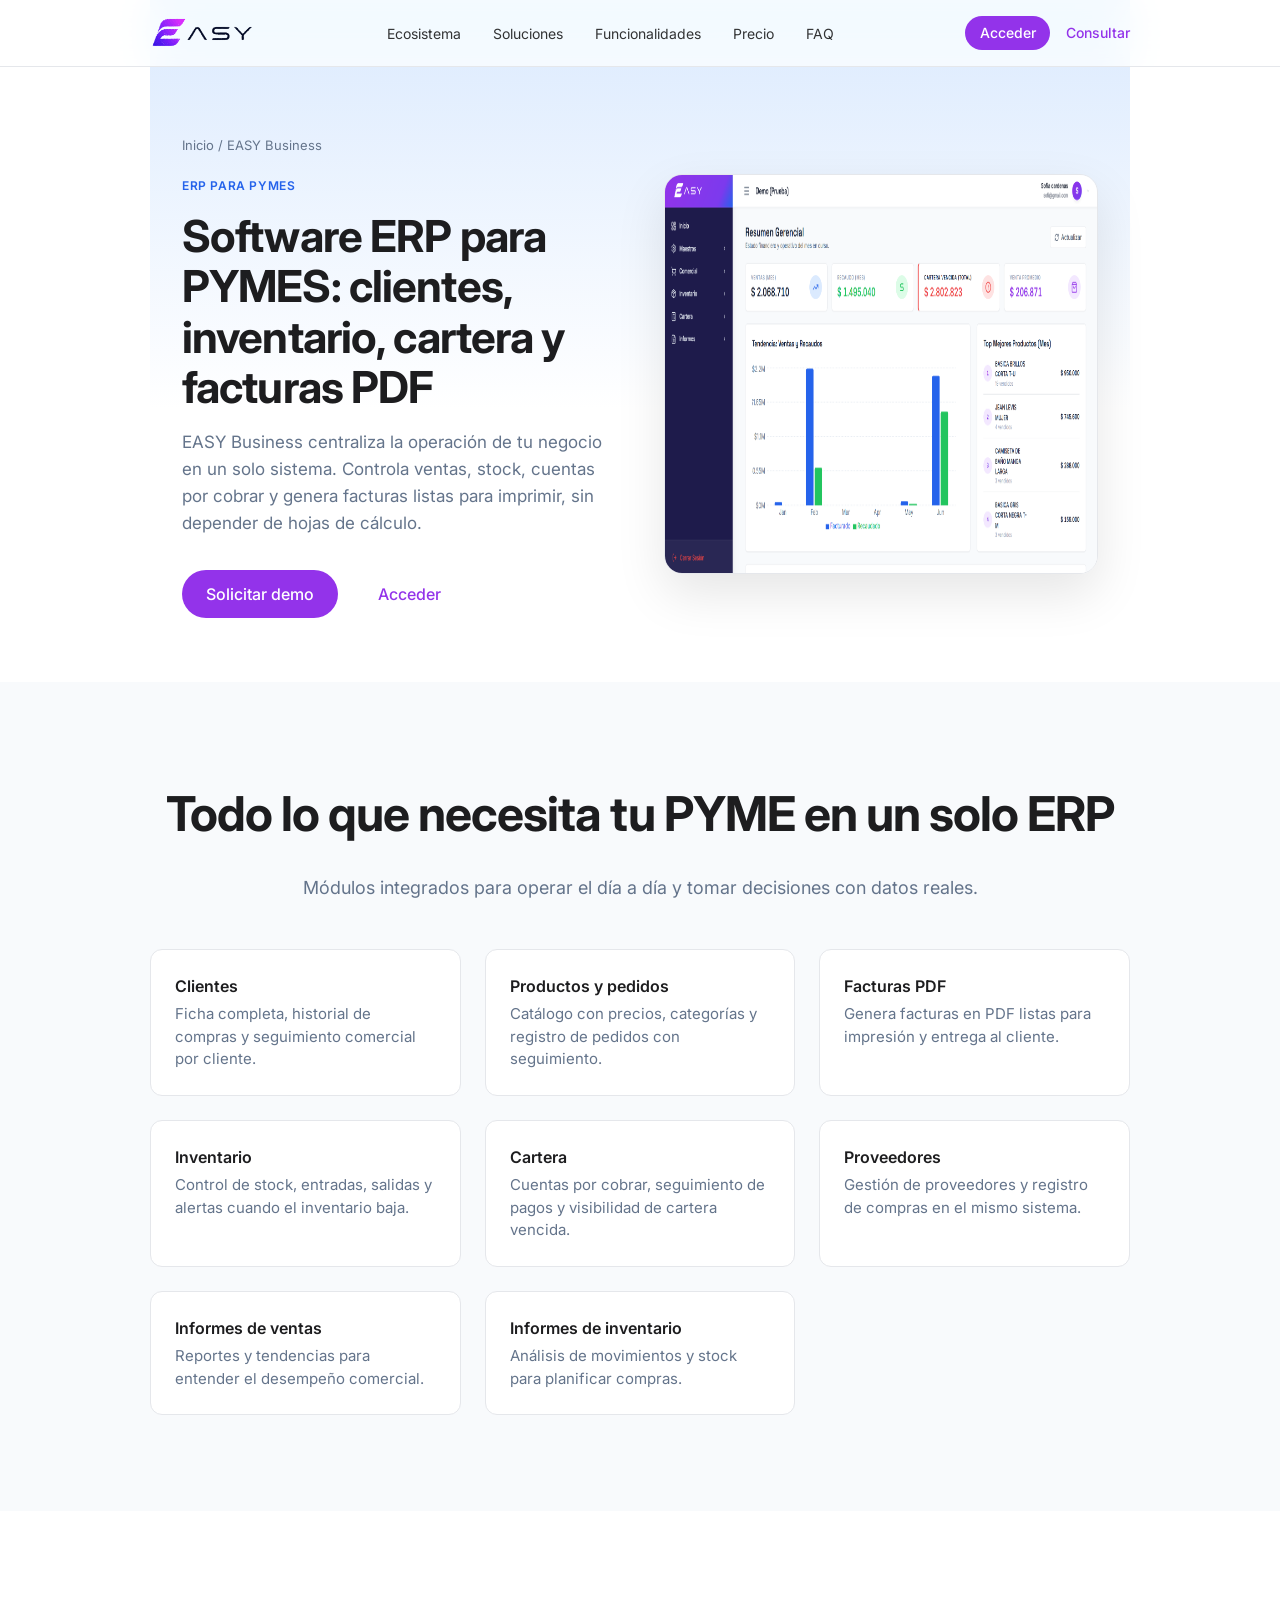
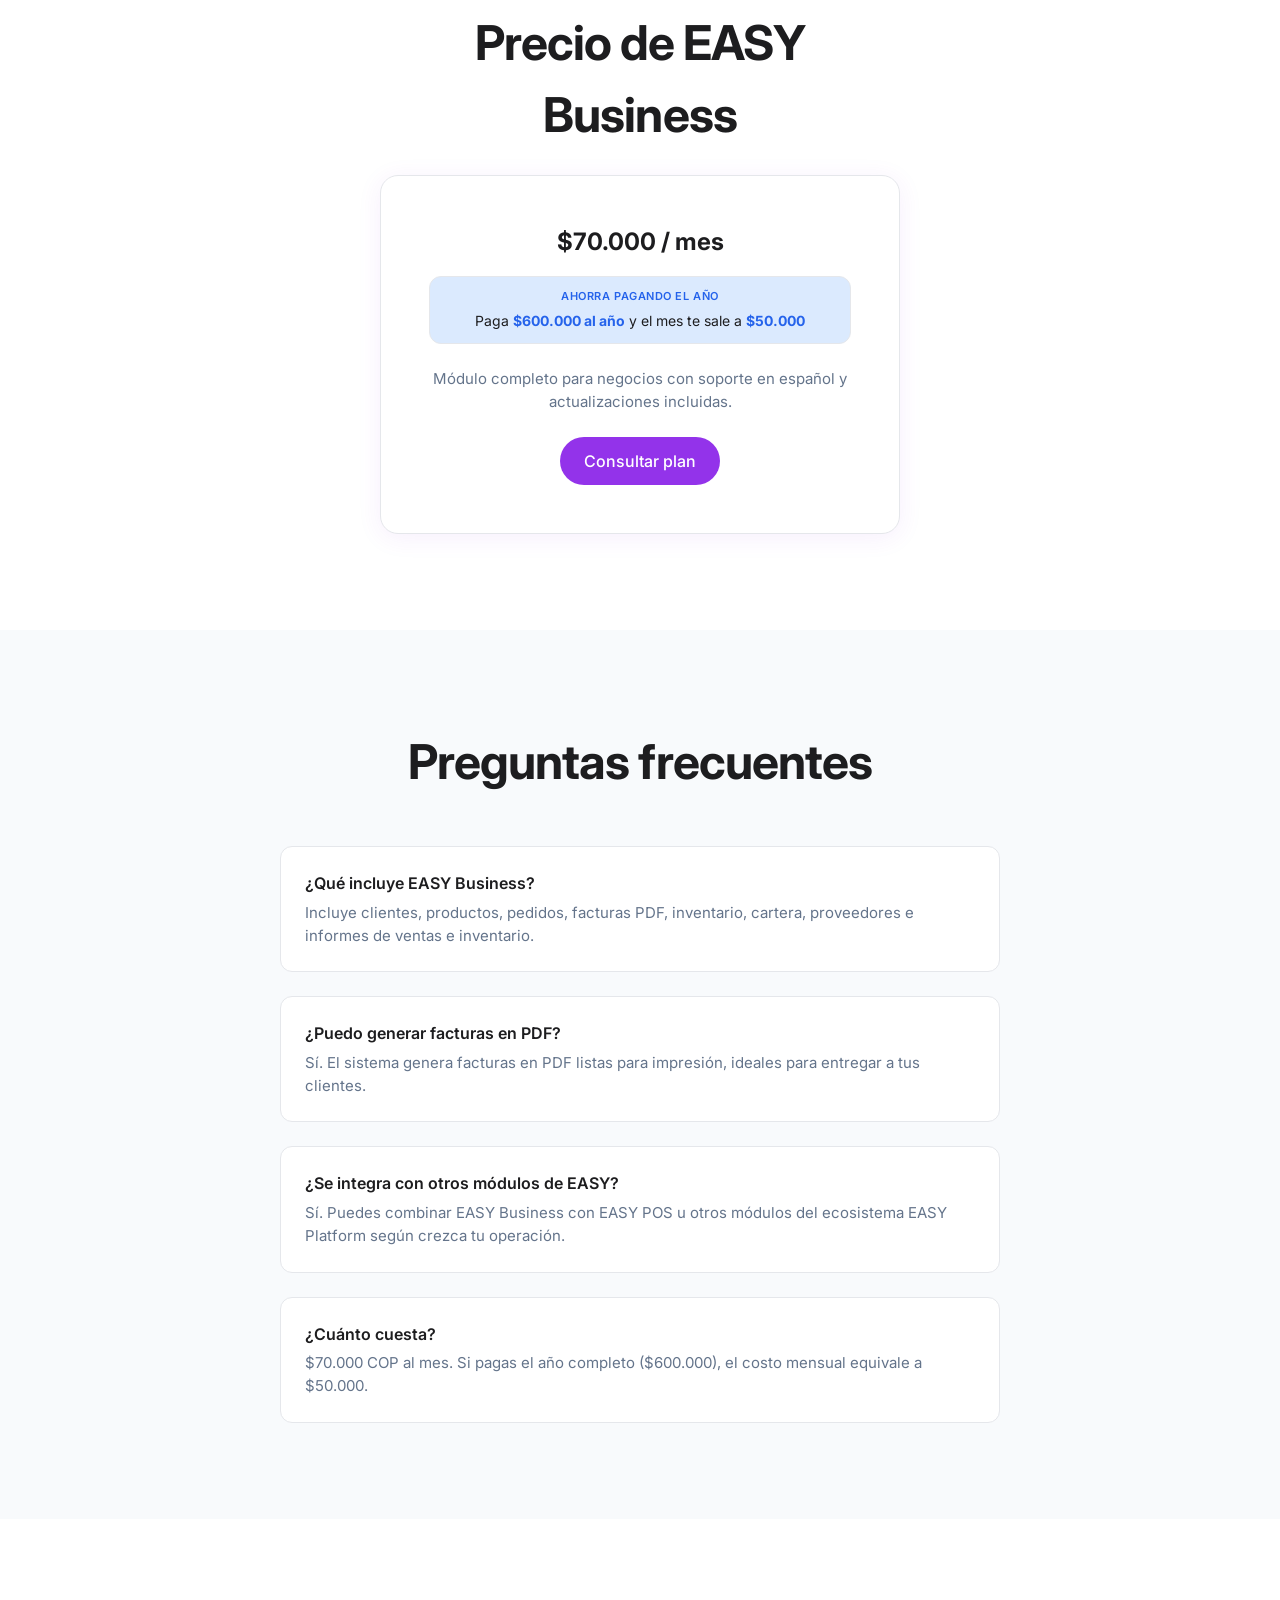
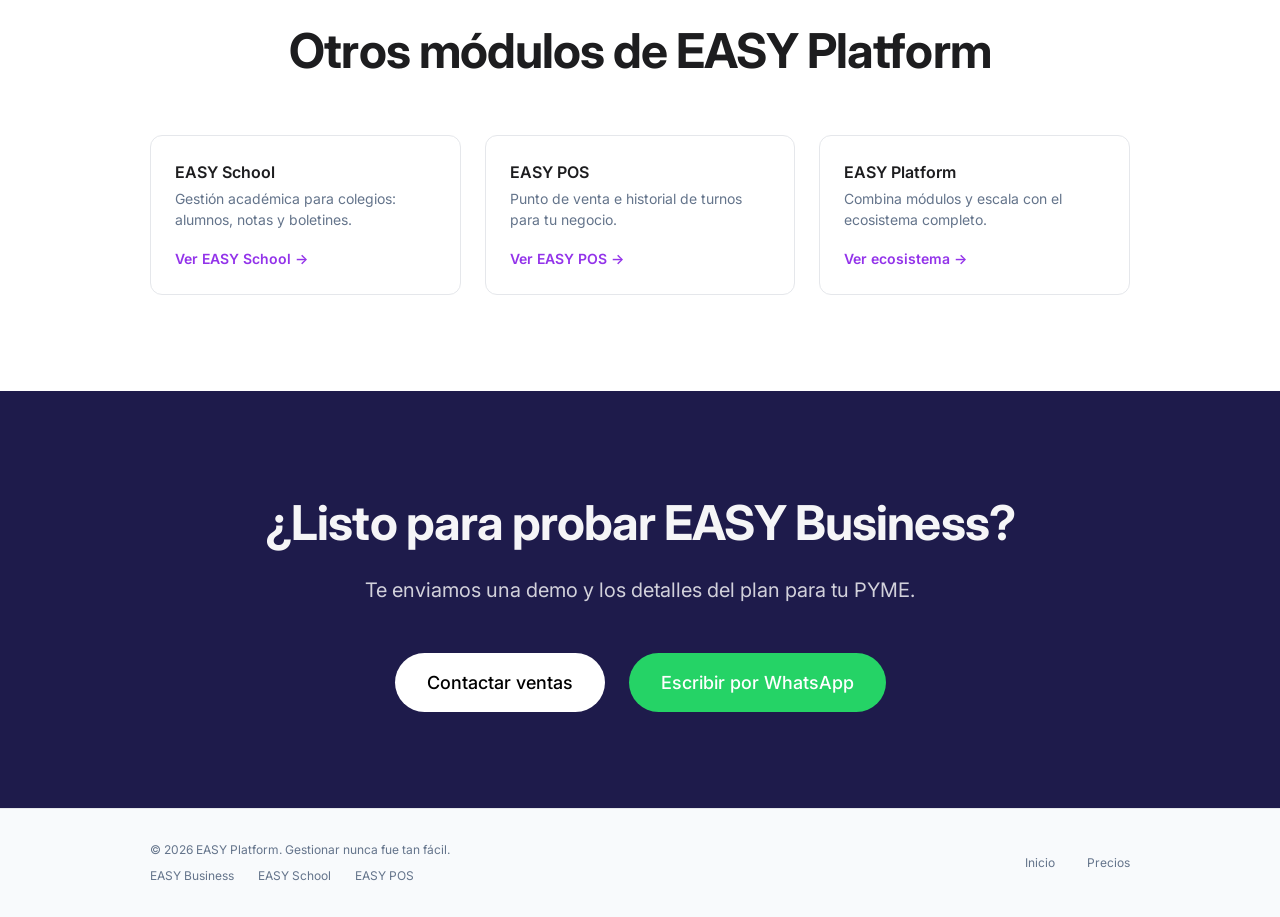
==== easy-business/index.html @ 15086b43 "feat: se muestra el nuevo modulo POS y se implementa SEO" ====
<!DOCTYPE html>
<html lang="es">
<head>
  <meta charset="UTF-8">
  <meta name="viewport" content="width=device-width, initial-scale=1.0">
  <title>EASY Business | ERP para PYMES con inventario, cartera y facturas PDF</title>
  <meta name="description" content="EASY Business es un ERP para PYMES en Colombia. Gestiona clientes, productos, pedidos, facturas PDF, inventario, cartera, proveedores e informes desde $70.000/mes.">
  <meta name="keywords" content="ERP PYMES Colombia, software inventario, cuentas por cobrar, facturas PDF, gestión de cartera, EASY Business">
  <meta name="author" content="EASY Platform">
  <meta name="robots" content="index, follow">
  <link rel="canonical" href="https://proyectoeasy.net/easy-business/">

  <meta property="og:type" content="website">
  <meta property="og:locale" content="es_CO">
  <meta property="og:site_name" content="EASY Platform">
  <meta property="og:title" content="EASY Business | ERP para PYMES">
  <meta property="og:description" content="Centraliza clientes, inventario, ventas, cartera y facturas PDF en un solo ERP para pequeñas y medianas empresas.">
  <meta property="og:url" content="https://proyectoeasy.net/easy-business/">
  <meta property="og:image" content="https://proyectoeasy.net/assets/showcase-dashboard.png">
  <meta property="og:image:alt" content="Panel de EASY Business con ventas, recaudo y cartera">

  <meta name="twitter:card" content="summary_large_image">
  <meta name="twitter:title" content="EASY Business | ERP para PYMES">
  <meta name="twitter:description" content="ERP para PYMES: inventario, cartera, facturas PDF e informes en una sola plataforma.">
  <meta name="twitter:image" content="https://proyectoeasy.net/assets/showcase-dashboard.png">

  <link rel="preconnect" href="https://fonts.googleapis.com">
  <link rel="preconnect" href="https://fonts.gstatic.com" crossorigin>
  <link href="https://fonts.googleapis.com/css2?family=Inter:wght@300;400;500;600;700&family=Space+Grotesk:wght@500;600;700&display=swap" rel="stylesheet">
  <link rel="stylesheet" href="../styles.css">

  <script type="application/ld+json">
  {
    "@context": "https://schema.org",
    "@graph": [
      {
        "@type": "BreadcrumbList",
        "itemListElement": [
          { "@type": "ListItem", "position": 1, "name": "EASY Platform", "item": "https://proyectoeasy.net/" },
          { "@type": "ListItem", "position": 2, "name": "EASY Business", "item": "https://proyectoeasy.net/easy-business/" }
        ]
      },
      {
        "@type": "SoftwareApplication",
        "name": "EASY Business",
        "applicationCategory": "BusinessApplication",
        "applicationSubCategory": "ERP",
        "operatingSystem": "Web",
        "url": "https://proyectoeasy.net/easy-business/",
        "description": "ERP para PYMES con clientes, productos, pedidos, facturas PDF, inventario, cartera, proveedores e informes.",
        "offers": {
          "@type": "Offer",
          "price": "70000",
          "priceCurrency": "COP",
          "priceSpecification": {
            "@type": "UnitPriceSpecification",
            "price": "70000",
            "priceCurrency": "COP",
            "unitText": "mes"
          }
        },
        "provider": {
          "@type": "Organization",
          "name": "EASY Platform",
          "url": "https://proyectoeasy.net/"
        }
      },
      {
        "@type": "FAQPage",
        "mainEntity": [
          {
            "@type": "Question",
            "name": "¿Qué incluye EASY Business?",
            "acceptedAnswer": {
              "@type": "Answer",
              "text": "Incluye gestión de clientes, productos, pedidos, facturas PDF, inventario, cartera, proveedores e informes de ventas e inventario."
            }
          },
          {
            "@type": "Question",
            "name": "¿Puedo generar facturas en PDF?",
            "acceptedAnswer": {
              "@type": "Answer",
              "text": "Sí. EASY Business genera facturas en PDF listas para impresión y entrega al cliente."
            }
          },
          {
            "@type": "Question",
            "name": "¿Cuánto cuesta EASY Business?",
            "acceptedAnswer": {
              "@type": "Answer",
              "text": "El plan mensual es de $70.000 COP. Pagando el año completo ($600.000) el mes equivale a $50.000."
            }
          }
        ]
      }
    ]
  }
  </script>
</head>
<body>
  <nav class="nav" id="nav">
    <div class="nav-inner">
      <a href="../" class="nav-logo">
        <img src="../assets/logo_horizontal.png" alt="EASY Platform" class="nav-logo-img" width="120" height="32" />
      </a>
      <ul class="nav-links">
        <li><a href="../#ecosistema">Ecosistema</a></li>
        <li><a href="../#soluciones">Soluciones</a></li>
        <li><a href="#funcionalidades">Funcionalidades</a></li>
        <li><a href="#precio">Precio</a></li>
        <li><a href="#faq">FAQ</a></li>
      </ul>
      <div class="nav-ctas">
        <a href="https://app.proyectoeasy.net/" target="_blank" rel="noopener noreferrer" class="nav-cta nav-cta-acceder">Acceder</a>
        <a href="#contacto" class="nav-cta">Consultar</a>
      </div>
    </div>
  </nav>

  <header class="module-hero module-hero-business">
    <div class="module-hero-content">
      <p class="module-breadcrumb"><a href="../">Inicio</a> / EASY Business</p>
      <p class="module-badge module-badge-business">ERP para PYMES</p>
      <h1>Software ERP para PYMES: clientes, inventario, cartera y facturas PDF</h1>
      <p class="module-hero-lead">EASY Business centraliza la operación de tu negocio en un solo sistema. Controla ventas, stock, cuentas por cobrar y genera facturas listas para imprimir, sin depender de hojas de cálculo.</p>
      <div class="module-hero-ctas">
        <a href="#contacto" class="btn btn-primary">Solicitar demo</a>
        <a href="https://app.proyectoeasy.net/" target="_blank" rel="noopener noreferrer" class="btn btn-secondary">Acceder</a>
      </div>
    </div>
    <div class="module-hero-visual">
      <img src="../assets/showcase-dashboard.png" alt="Dashboard de EASY Business con ventas, recaudo, cartera y tendencias" width="600" height="400" />
    </div>
  </header>

  <section class="module-features" id="funcionalidades">
    <div class="module-features-inner">
      <h2 class="section-title">Todo lo que necesita tu PYME en un solo ERP</h2>
      <p class="section-desc">Módulos integrados para operar el día a día y tomar decisiones con datos reales.</p>
      <div class="module-features-grid">
        <article class="module-feature-item">
          <h3>Clientes</h3>
          <p>Ficha completa, historial de compras y seguimiento comercial por cliente.</p>
        </article>
        <article class="module-feature-item">
          <h3>Productos y pedidos</h3>
          <p>Catálogo con precios, categorías y registro de pedidos con seguimiento.</p>
        </article>
        <article class="module-feature-item">
          <h3>Facturas PDF</h3>
          <p>Genera facturas en PDF listas para impresión y entrega al cliente.</p>
        </article>
        <article class="module-feature-item">
          <h3>Inventario</h3>
          <p>Control de stock, entradas, salidas y alertas cuando el inventario baja.</p>
        </article>
        <article class="module-feature-item">
          <h3>Cartera</h3>
          <p>Cuentas por cobrar, seguimiento de pagos y visibilidad de cartera vencida.</p>
        </article>
        <article class="module-feature-item">
          <h3>Proveedores</h3>
          <p>Gestión de proveedores y registro de compras en el mismo sistema.</p>
        </article>
        <article class="module-feature-item">
          <h3>Informes de ventas</h3>
          <p>Reportes y tendencias para entender el desempeño comercial.</p>
        </article>
        <article class="module-feature-item">
          <h3>Informes de inventario</h3>
          <p>Análisis de movimientos y stock para planificar compras.</p>
        </article>
      </div>
    </div>
  </section>

  <section class="module-pricing-section" id="precio">
    <div class="module-pricing-inner">
      <h2 class="section-title">Precio de EASY Business</h2>
      <div class="module-pricing-card">
        <h2>$70.000 / mes</h2>
        <p class="price-annual">
          <span class="price-annual-badge">Ahorra pagando el año</span>
          Paga <strong>$600.000 al año</strong> y el mes te sale a <strong>$50.000</strong>
        </p>
        <p class="price-desc">Módulo completo para negocios con soporte en español y actualizaciones incluidas.</p>
        <a href="#contacto" class="btn btn-primary">Consultar plan</a>
      </div>
    </div>
  </section>

  <section class="module-faq" id="faq">
    <div class="module-faq-inner">
      <h2 class="section-title">Preguntas frecuentes</h2>
      <div class="module-faq-list">
        <article class="module-faq-item">
          <h3>¿Qué incluye EASY Business?</h3>
          <p>Incluye clientes, productos, pedidos, facturas PDF, inventario, cartera, proveedores e informes de ventas e inventario.</p>
        </article>
        <article class="module-faq-item">
          <h3>¿Puedo generar facturas en PDF?</h3>
          <p>Sí. El sistema genera facturas en PDF listas para impresión, ideales para entregar a tus clientes.</p>
        </article>
        <article class="module-faq-item">
          <h3>¿Se integra con otros módulos de EASY?</h3>
          <p>Sí. Puedes combinar EASY Business con EASY POS u otros módulos del ecosistema EASY Platform según crezca tu operación.</p>
        </article>
        <article class="module-faq-item">
          <h3>¿Cuánto cuesta?</h3>
          <p>$70.000 COP al mes. Si pagas el año completo ($600.000), el costo mensual equivale a $50.000.</p>
        </article>
      </div>
    </div>
  </section>

  <section class="module-related">
    <div class="module-related-inner">
      <h2 class="section-title">Otros módulos de EASY Platform</h2>
      <div class="module-related-grid">
        <a href="../easy-school/" class="module-related-card">
          <h3>EASY School</h3>
          <p>Gestión académica para colegios: alumnos, notas y boletines.</p>
          <span class="module-related-link">Ver EASY School →</span>
        </a>
        <a href="../easy-pos/" class="module-related-card">
          <h3>EASY POS</h3>
          <p>Punto de venta e historial de turnos para tu negocio.</p>
          <span class="module-related-link">Ver EASY POS →</span>
        </a>
        <a href="../" class="module-related-card">
          <h3>EASY Platform</h3>
          <p>Combina módulos y escala con el ecosistema completo.</p>
          <span class="module-related-link">Ver ecosistema →</span>
        </a>
      </div>
    </div>
  </section>

  <section class="cta-section" id="contacto">
    <div class="cta-content">
      <h2>¿Listo para probar EASY Business?</h2>
      <p>Te enviamos una demo y los detalles del plan para tu PYME.</p>
      <div class="cta-actions">
        <a href="mailto:email.proyectoeasy@gmail.com?subject=Consulta%20EASY%20Business" class="btn btn-primary btn-large">Contactar ventas</a>
        <a href="https://wa.me/573117741004?text=Hola%2C%20quiero%20informaci%C3%B3n%20sobre%20EASY%20Business" target="_blank" rel="noopener noreferrer" class="btn btn-whatsapp btn-large">Escribir por WhatsApp</a>
      </div>
    </div>
  </section>

  <footer class="footer">
    <div class="footer-inner">
      <div>
        <p class="footer-copy">© 2026 EASY Platform. Gestionar nunca fue tan fácil.</p>
        <nav class="footer-modules" aria-label="Módulos">
          <a href="../easy-business/">EASY Business</a>
          <a href="../easy-school/">EASY School</a>
          <a href="../easy-pos/">EASY POS</a>
        </nav>
      </div>
      <div class="footer-links">
        <a href="../">Inicio</a>
        <a href="../#precios">Precios</a>
      </div>
    </div>
  </footer>

  <script src="../script.js"></script>
</body>
</html>
---- styles.css ----
/* ===== Variables de marca EASY ===== */
:root {
  /* Primarios */
  --color-primary: #9333ea;
  --color-primary-hover: #7e22ce;
  --color-primary-light: #c084fc;
  --color-primary-subtle: #f3e8ff;

  /* Secundarios */
  --color-secondary: #2563eb;
  --color-secondary-hover: #1d4ed8;
  --color-secondary-subtle: #dbeafe;

  /* Neutros */
  --color-bg: #ffffff;
  --color-bg-secondary: #f8fafc;
  --color-card: #ffffff;
  --color-border: #e5e7eb;
  --color-divider: #cbd5e1;

  /* Alias semánticos */
  --color-accent: var(--color-primary);
  --color-accent-hover: var(--color-primary-hover);
  --color-bg-dark: #1e1b4b;
  --color-text: #1d1d1f;
  --color-text-muted: #64748b;

  --font-sans: "Inter", -apple-system, BlinkMacSystemFont, "Segoe UI", sans-serif;
  --font-logo: "Space Grotesk", var(--font-sans);
  --space-xs: 0.5rem;
  --space-sm: 1rem;
  --space-md: 1.5rem;
  --space-lg: 2rem;
  --space-xl: 3rem;
  --space-2xl: 4rem;
  --space-3xl: 6rem;
  --radius: 12px;
  --radius-lg: 18px;
  --shadow: 0 4px 24px rgba(147, 51, 234, 0.08);
  --transition: 0.3s cubic-bezier(0.25, 0.1, 0.25, 1);
}

* {
  margin: 0;
  padding: 0;
  box-sizing: border-box;
}

html {
  scroll-behavior: smooth;
}

body {
  font-family: var(--font-sans);
  color: var(--color-text);
  background: var(--color-bg);
  line-height: 1.5;
  overflow-x: hidden;
}

a {
  color: inherit;
  text-decoration: none;
}

/* ===== Navegación (sticky, minimalista como Apple) ===== */
.nav {
  position: fixed;
  top: 0;
  left: 0;
  right: 0;
  z-index: 1000;
  padding: var(--space-sm) var(--space-lg);
  background: rgba(255, 255, 255, 0.72);
  backdrop-filter: saturate(180%) blur(20px);
  -webkit-backdrop-filter: saturate(180%) blur(20px);
  border-bottom: 1px solid var(--color-border);
  transition: background var(--transition), box-shadow var(--transition);
}

.nav.scrolled {
  box-shadow: var(--shadow);
}

.nav-inner {
  max-width: 980px;
  margin: 0 auto;
  display: flex;
  align-items: center;
  justify-content: space-between;
}

.nav-logo {
  display: inline-flex;
  align-items: center;
  flex-shrink: 0;
}

.nav-logo-img {
  display: block;
  height: 32px;
  width: auto;
  max-width: 140px;
  object-fit: contain;
}

.nav-links {
  display: flex;
  list-style: none;
  gap: var(--space-lg);
}

.nav-links a {
  font-size: 0.875rem;
  color: var(--color-text);
  opacity: 0.9;
  transition: opacity var(--transition);
}

.nav-links a:hover {
  opacity: 1;
}

.nav-ctas {
  display: flex;
  align-items: center;
  gap: var(--space-sm);
}

.nav-cta {
  font-size: 0.875rem;
  color: var(--color-accent);
  font-weight: 500;
  transition: color var(--transition);
}

.nav-cta:hover {
  color: var(--color-accent-hover);
}

.nav-cta-acceder {
  padding: 0.4rem 0.9rem;
  background: var(--color-accent);
  color: #fff !important;
  border-radius: 980px;
  transition: background var(--transition);
}

.nav-cta-acceder:hover {
  background: var(--color-accent-hover);
  color: #fff !important;
}

/* ===== Hero ===== */
.hero {
  min-height: 100vh;
  padding: calc(80px + var(--space-3xl)) var(--space-lg) var(--space-3xl);
  display: flex;
  flex-direction: column;
  align-items: center;
  justify-content: center;
  text-align: center;
}

.hero-badge {
  display: inline-block;
  font-size: 0.75rem;
  font-weight: 600;
  color: var(--color-primary);
  background: var(--color-primary-subtle);
  padding: 0.35rem 0.85rem;
  border-radius: 980px;
  text-transform: uppercase;
  letter-spacing: 0.08em;
  margin-bottom: var(--space-sm);
  animation: fadeUp 0.8s ease-out;
}

.hero-title {
  font-size: clamp(2.5rem, 6vw, 4rem);
  font-weight: 700;
  letter-spacing: -0.03em;
  line-height: 1.1;
  max-width: 800px;
  margin: 0 auto var(--space-md);
  animation: fadeUp 0.8s ease-out 0.1s both;
}

.hero-subtitle {
  font-size: clamp(1.125rem, 2.5vw, 1.5rem);
  color: var(--color-text-muted);
  font-weight: 400;
  max-width: 560px;
  margin: 0 auto var(--space-xl);
  animation: fadeUp 0.8s ease-out 0.2s both;
}

.hero-ctas {
  display: flex;
  gap: var(--space-md);
  flex-wrap: wrap;
  justify-content: center;
  align-items: center;
  animation: fadeUp 0.8s ease-out 0.3s both;
}

.hero-visual {
  margin-top: var(--space-2xl);
  width: 100%;
  max-width: 900px;
  animation: fadeUp 0.8s ease-out 0.4s both;
}

.hero-mockup {
  width: 100%;
  aspect-ratio: 16/10;
  border-radius: var(--radius-lg);
  box-shadow: 0 24px 48px rgba(0, 0, 0, 0.12);
  overflow: hidden;
}

/* Ventana tipo app del hero */
.mockup-window {
  width: 100%;
  height: 100%;
  background: var(--color-card);
  border-radius: var(--radius-lg);
  display: flex;
  flex-direction: column;
  border: 1px solid var(--color-border);
}

.mockup-bar {
  display: flex;
  align-items: center;
  gap: 0.75rem;
  padding: 0.75rem 1rem;
  background: var(--color-bg-secondary);
  border-bottom: 1px solid var(--color-border);
  font-size: 0.8125rem;
  font-weight: 500;
  color: var(--color-text-muted);
}

.mockup-dots {
  display: flex;
  gap: 0.35rem;
}

.mockup-dots i {
  width: 8px;
  height: 8px;
  border-radius: 50%;
  background: #d1d1d6;
  display: inline-block;
}

.mockup-dots i:nth-child(1) { background: #ff5f57; }
.mockup-dots i:nth-child(2) { background: #febc2e; }
.mockup-dots i:nth-child(3) { background: #28c840; }

.mockup-title {
  color: var(--color-text);
}

.mockup-body {
  flex: 1;
  display: flex;
  min-height: 0;
}

.mockup-panel {
  flex: 1;
  padding: 1rem 1.25rem;
  display: flex;
  flex-direction: column;
  align-items: center;
  justify-content: center;
  gap: 0.75rem;
}

.mockup-negocios {
  background: linear-gradient(180deg, var(--color-secondary-subtle) 0%, var(--color-card) 100%);
}

.mockup-colegios {
  background: linear-gradient(180deg, var(--color-primary-subtle) 0%, var(--color-card) 100%);
}

.mockup-divider {
  width: 1px;
  background: var(--color-border);
  margin: 0.5rem 0;
}

.mockup-panel-label {
  font-size: 0.75rem;
  font-weight: 600;
  text-transform: uppercase;
  letter-spacing: 0.06em;
  color: var(--color-text-muted);
}

.mockup-cards {
  display: flex;
  flex-wrap: wrap;
  gap: 0.5rem;
  justify-content: center;
}

.mockup-card {
  display: flex;
  align-items: center;
  gap: 0.4rem;
  padding: 0.5rem 0.75rem;
  background: rgba(255, 255, 255, 0.9);
  border: 1px solid var(--color-border);
  border-radius: 8px;
  font-size: 0.75rem;
  font-weight: 500;
  color: var(--color-text);
  box-shadow: 0 1px 3px rgba(0, 0, 0, 0.04);
}

.mockup-card-icon {
  font-size: 1rem;
}

@keyframes fadeUp {
  from {
    opacity: 0;
    transform: translateY(24px);
  }
  to {
    opacity: 1;
    transform: translateY(0);
  }
}

/* ===== Botones ===== */
.btn {
  display: inline-flex;
  align-items: center;
  justify-content: center;
  padding: 0.75rem 1.5rem;
  font-size: 1rem;
  font-weight: 500;
  border-radius: 980px;
  transition: all var(--transition);
  cursor: pointer;
  border: none;
  font-family: inherit;
}

.btn-primary {
  background: var(--color-accent);
  color: #fff;
}

.btn-primary:hover {
  background: var(--color-accent-hover);
  transform: scale(1.02);
}

.btn-secondary {
  background: transparent;
  color: var(--color-accent);
}

.btn-secondary:hover {
  text-decoration: underline;
}

.btn-outline {
  background: transparent;
  color: var(--color-primary);
  border: 2px solid var(--color-primary);
}

.btn-outline:hover {
  background: var(--color-primary);
  color: #fff;
}

.btn-large {
  padding: 1rem 2rem;
  font-size: 1.125rem;
}

/* ===== Quote section ===== */
.quote-section {
  padding: var(--space-3xl) var(--space-lg);
  text-align: center;
  background: var(--color-primary-subtle);
}

.quote-text {
  font-size: clamp(2rem, 4vw, 3rem);
  font-weight: 600;
  letter-spacing: -0.02em;
  line-height: 1.2;
  color: var(--color-text);
  max-width: 800px;
  margin: 0 auto;
}

/* ===== Ecosistema EASY ===== */
.section-ecosystem {
  background: var(--color-bg-secondary);
}

.ecosystem-hub {
  text-align: center;
  margin-bottom: var(--space-lg);
}

.ecosystem-hub-label {
  display: inline-block;
  padding: 0.5rem 1.25rem;
  background: var(--color-primary);
  color: #fff;
  font-weight: 600;
  font-size: 0.9375rem;
  border-radius: 980px;
  letter-spacing: 0.02em;
}

.ecosystem-grid {
  display: grid;
  grid-template-columns: repeat(auto-fill, minmax(200px, 1fr));
  gap: var(--space-md);
  max-width: 1000px;
  margin: 0 auto;
}

.ecosystem-card {
  padding: var(--space-md);
  background: var(--color-card);
  border-radius: var(--radius);
  border: 1px solid var(--color-border);
  transition: transform var(--transition), box-shadow var(--transition);
}

.ecosystem-card:hover {
  transform: translateY(-2px);
  box-shadow: var(--shadow);
}

.ecosystem-available {
  border-top: 3px solid var(--color-secondary);
}

.ecosystem-school {
  border-top-color: var(--color-primary);
}

.ecosystem-pos {
  border-top-color: #16a34a;
}

.ecosystem-coming {
  opacity: 0.75;
  background: var(--color-bg-secondary);
}

.ecosystem-coming:hover {
  transform: none;
  box-shadow: none;
}

.ecosystem-status {
  display: inline-block;
  font-size: 0.6875rem;
  font-weight: 600;
  text-transform: uppercase;
  letter-spacing: 0.05em;
  margin-bottom: var(--space-xs);
  color: var(--color-secondary);
}

.ecosystem-coming .ecosystem-status {
  color: var(--color-text-muted);
}

.ecosystem-school .ecosystem-status {
  color: var(--color-primary);
}

.ecosystem-pos .ecosystem-status {
  color: #16a34a;
}

.ecosystem-card h3 {
  font-size: 1rem;
  font-weight: 600;
  margin-bottom: 0.25rem;
}

.ecosystem-card p {
  font-size: 0.8125rem;
  color: var(--color-text-muted);
}

/* ===== Sección Soluciones (Negocios / Colegios) ===== */
.section-enfoques {
  padding: var(--space-3xl) var(--space-lg);
  background: #fff;
}

.enfoques-grid {
  display: grid;
  grid-template-columns: repeat(auto-fit, minmax(320px, 1fr));
  gap: var(--space-xl);
  margin-top: var(--space-xl);
  max-width: 1000px;
  margin-left: auto;
  margin-right: auto;
}

.enfoque-card {
  padding: var(--space-xl);
  border-radius: var(--radius-lg);
  border: 1px solid var(--color-border);
  background: var(--color-card);
  transition: transform var(--transition), box-shadow var(--transition);
}

.enfoque-card:hover {
  transform: translateY(-4px);
  box-shadow: 0 12px 40px rgba(0, 0, 0, 0.08);
}

.enfoque-negocios {
  border-top: 4px solid var(--color-secondary);
}

.enfoque-colegios {
  border-top: 4px solid var(--color-primary);
}

.enfoque-pos {
  border-top: 4px solid #16a34a;
}

.enfoque-header {
  margin-bottom: var(--space-lg);
}

.enfoque-tag {
  display: inline-block;
  font-size: 0.6875rem;
  font-weight: 600;
  text-transform: uppercase;
  letter-spacing: 0.05em;
  color: var(--color-secondary);
  margin-bottom: var(--space-sm);
}

.enfoque-tag-school {
  color: var(--color-primary);
}

.enfoque-tag-pos {
  color: #16a34a;
}

.enfoque-icon {
  font-size: 2.5rem;
  display: block;
  margin-bottom: var(--space-sm);
}

.enfoque-header h3 {
  font-size: 1.5rem;
  font-weight: 600;
  margin-bottom: var(--space-xs);
}

.enfoque-header p {
  color: var(--color-text-muted);
  font-size: 0.9375rem;
}

.enfoque-features {
  list-style: none;
}

.enfoque-features li {
  padding: var(--space-xs) 0;
  font-size: 0.9375rem;
  color: var(--color-text);
  border-bottom: 1px solid var(--color-border);
  line-height: 1.4;
}

.enfoque-features li:last-child {
  border-bottom: none;
}

.enfoque-features strong {
  color: var(--color-text);
  font-weight: 600;
}

.enfoque-card .module-related-link {
  display: inline-block;
  margin-top: var(--space-md);
}

/* ===== Secciones genéricas ===== */
.section {
  padding: var(--space-3xl) var(--space-lg);
}

.section-content {
  max-width: 980px;
  margin: 0 auto;
}

.section-title {
  font-size: clamp(2rem, 4vw, 3rem);
  font-weight: 700;
  letter-spacing: -0.02em;
  text-align: center;
  margin-bottom: var(--space-md);
}

.section-desc {
  text-align: center;
  color: var(--color-text-muted);
  font-size: 1.125rem;
  margin-bottom: var(--space-xl);
}

.section-dark {
  background: var(--color-bg-dark);
  color: #f5f5f7;
}

.section-dark .section-title {
  color: #fff;
}

.section-dark .feature-card {
  background: rgba(255, 255, 255, 0.06);
  color: #f5f5f7;
}

.section-dark .feature-card h3 {
  color: #fff;
}

.section-dark .feature-card p {
  color: rgba(255, 255, 255, 0.8);
}

/* ===== Features grid ===== */
.features-grid {
  display: grid;
  grid-template-columns: repeat(auto-fit, minmax(260px, 1fr));
  gap: var(--space-lg);
  margin-top: var(--space-xl);
}

.features-grid-4 {
  grid-template-columns: repeat(auto-fit, minmax(220px, 1fr));
}

.feature-card {
  padding: var(--space-xl);
  background: rgba(255, 255, 255, 0.08);
  border: 1px solid rgba(255, 255, 255, 0.1);
  border-radius: var(--radius-lg);
  transition: transform var(--transition), box-shadow var(--transition);
}

.feature-card:hover {
  transform: translateY(-4px);
  box-shadow: var(--shadow);
}

.feature-icon {
  font-size: 2rem;
  margin-bottom: var(--space-md);
}

.feature-card h3 {
  font-size: 1.25rem;
  font-weight: 600;
  margin-bottom: var(--space-xs);
}

.feature-card p {
  color: var(--color-text-muted);
  font-size: 0.9375rem;
}

/* ===== Showcase ===== */
.showcase {
  padding: var(--space-3xl) var(--space-lg);
  background: #fff;
}

.showcase-content {
  text-align: center;
  max-width: 600px;
  margin: 0 auto var(--space-2xl);
}

.showcase-title {
  font-size: clamp(2rem, 4vw, 3rem);
  font-weight: 700;
  letter-spacing: -0.02em;
  margin-bottom: var(--space-sm);
}

.showcase-subtitle {
  font-size: 1.25rem;
  color: var(--color-text-muted);
}

.showcase-tabs {
  display: flex;
  justify-content: center;
  gap: var(--space-sm);
  margin-top: var(--space-lg);
  flex-wrap: wrap;
}

.showcase-tab {
  padding: 0.5rem 1.25rem;
  font-size: 0.875rem;
  font-weight: 500;
  font-family: inherit;
  border: 1px solid var(--color-border);
  border-radius: 980px;
  background: var(--color-card);
  color: var(--color-text);
  cursor: pointer;
  transition: all var(--transition);
}

.showcase-tab:hover {
  border-color: var(--color-primary-light);
  color: var(--color-primary);
}

.showcase-tab.active {
  background: var(--color-primary);
  border-color: var(--color-primary);
  color: #fff;
}

.showcase-image {
  max-width: 900px;
  margin: var(--space-xl) auto 0;
}

.showcase-panel {
  display: none;
}

.showcase-panel.active {
  display: block;
  animation: fadeUp 0.4s ease-out;
}

.showcase-mockup {
  width: 100%;
  border-radius: var(--radius-lg);
  box-shadow: 0 32px 64px rgba(147, 51, 234, 0.12);
  overflow: hidden;
  background: var(--color-bg-secondary);
}

.showcase-screenshot {
  width: 100%;
  height: auto;
  display: block;
}

/* Vista previa EASY School (hasta tener captura real) */
.showcase-mockup-school {
  background: linear-gradient(160deg, #4c1d95 0%, #6b21a8 100%);
  aspect-ratio: 16/9;
  display: flex;
  align-items: center;
  justify-content: center;
  padding: 1.5rem;
}

.school-preview {
  width: 100%;
  max-width: 640px;
  background: rgba(255, 255, 255, 0.06);
  border: 1px solid rgba(255, 255, 255, 0.1);
  border-radius: var(--radius-lg);
  padding: 1.25rem;
  color: #f5f5f7;
}

.school-preview-header {
  display: flex;
  align-items: center;
  justify-content: space-between;
  margin-bottom: 1rem;
  font-weight: 600;
  font-size: 0.9375rem;
}

.school-preview-badge {
  font-size: 0.75rem;
  font-weight: 500;
  color: var(--color-primary-subtle);
  background: rgba(147, 51, 234, 0.35);
  padding: 0.25rem 0.6rem;
  border-radius: 980px;
}

.school-preview-grid {
  display: grid;
  grid-template-columns: repeat(3, 1fr);
  gap: 0.75rem;
  margin-bottom: 1rem;
}

.school-preview-card {
  background: rgba(255, 255, 255, 0.08);
  border-radius: 8px;
  padding: 0.75rem;
  text-align: center;
}

.school-preview-value {
  display: block;
  font-size: 1.5rem;
  font-weight: 700;
  margin-bottom: 0.25rem;
}

.school-preview-card span:last-child {
  font-size: 0.6875rem;
  color: rgba(255, 255, 255, 0.65);
}

.school-preview-table {
  background: rgba(0, 0, 0, 0.2);
  border-radius: 8px;
  overflow: hidden;
}

.school-preview-row {
  display: grid;
  grid-template-columns: 2fr 1fr 1fr;
  gap: 0.5rem;
  padding: 0.5rem 0.75rem;
  font-size: 0.75rem;
  border-bottom: 1px solid rgba(255, 255, 255, 0.06);
}

.school-preview-row:last-child {
  border-bottom: none;
}

.school-preview-row.header {
  color: rgba(255, 255, 255, 0.5);
  font-weight: 600;
  font-size: 0.6875rem;
  text-transform: uppercase;
  letter-spacing: 0.04em;
}

/* ===== Benefits list ===== */
.benefits-list {
  max-width: 640px;
  margin: var(--space-xl) auto 0;
}

.benefit-item {
  display: flex;
  gap: var(--space-lg);
  padding: var(--space-lg) 0;
  border-bottom: 1px solid var(--color-divider);
}

.benefit-item:last-child {
  border-bottom: none;
}

.benefit-number {
  font-size: 2rem;
  font-weight: 700;
  color: var(--color-primary);
  opacity: 0.85;
  line-height: 1;
}

.benefit-item h3 {
  font-size: 1.25rem;
  font-weight: 600;
  margin-bottom: var(--space-xs);
}

.benefit-item p {
  color: var(--color-text-muted);
  font-size: 0.9375rem;
}

/* ===== Pricing ===== */
.section-pricing {
  background: var(--color-bg-secondary);
}

.pricing-grid {
  display: grid;
  grid-template-columns: repeat(auto-fit, minmax(280px, 1fr));
  gap: var(--space-lg);
  margin-top: var(--space-xl);
  align-items: stretch;
}

.pricing-card {
  background: var(--color-card);
  padding: var(--space-xl);
  border-radius: var(--radius-lg);
  border: 1px solid var(--color-border);
  box-shadow: var(--shadow);
  display: flex;
  flex-direction: column;
  position: relative;
  transition: transform var(--transition), box-shadow var(--transition);
}

.pricing-card:hover {
  transform: translateY(-4px);
  box-shadow: 0 12px 40px rgba(147, 51, 234, 0.12);
}

.pricing-card-featured {
  border: 2px solid var(--color-primary);
  transform: scale(1.02);
}

.pricing-card-featured:hover {
  transform: scale(1.02) translateY(-4px);
}

.badge {
  position: absolute;
  top: -10px;
  left: 50%;
  transform: translateX(-50%);
  background: var(--color-primary);
  color: #fff;
  font-size: 0.75rem;
  font-weight: 600;
  padding: 0.25rem 0.75rem;
  border-radius: 980px;
}

.pricing-card h3 {
  font-size: 1.5rem;
  font-weight: 600;
  margin-bottom: var(--space-sm);
}

.price {
  margin-bottom: var(--space-sm);
}

.price .currency {
  font-size: 1.5rem;
  font-weight: 600;
}

.price .amount {
  font-size: 3rem;
  font-weight: 700;
  letter-spacing: -0.02em;
}

.price-custom {
  font-size: 1.5rem;
  font-weight: 600;
}

.price-annual {
  margin-top: var(--space-sm);
  margin-bottom: var(--space-md);
  padding: 0.75rem 1rem;
  background: var(--color-secondary-subtle);
  border: 1px solid var(--color-border);
  border-radius: var(--radius);
  font-size: 0.875rem;
  color: var(--color-text);
  line-height: 1.45;
}

.price-annual strong {
  color: var(--color-secondary);
}

.price-annual-badge {
  display: block;
  font-size: 0.6875rem;
  font-weight: 600;
  text-transform: uppercase;
  letter-spacing: 0.05em;
  color: var(--color-secondary);
  margin-bottom: 0.35rem;
}

.price-annual-school {
  background: var(--color-primary-subtle);
}

.price-annual-school .price-annual-badge,
.price-annual-school strong {
  color: var(--color-primary);
}

.price-desc {
  color: var(--color-text-muted);
  font-size: 0.9375rem;
  margin-bottom: var(--space-md);
}

.price-features {
  list-style: none;
  margin-bottom: var(--space-lg);
  flex: 1;
}

.price-features li {
  padding: var(--space-xs) 0;
  font-size: 0.9375rem;
  position: relative;
  padding-left: 1.25rem;
}

.price-features li::before {
  content: "✓";
  position: absolute;
  left: 0;
  color: var(--color-accent);
  font-weight: 600;
}

.pricing-card .btn {
  width: 100%;
  margin-top: auto;
}

.platform-modules {
  margin-bottom: var(--space-md);
  padding: var(--space-md);
  background: linear-gradient(180deg, var(--color-primary-subtle) 0%, #fff 100%);
  border: 1px solid var(--color-border);
  border-radius: var(--radius);
}

.platform-modules-hub {
  display: flex;
  justify-content: center;
  margin-bottom: var(--space-sm);
}

.platform-modules-hub-label {
  display: inline-block;
  font-size: 0.6875rem;
  font-weight: 700;
  text-transform: uppercase;
  letter-spacing: 0.08em;
  color: var(--color-primary);
  background: #fff;
  border: 1px solid rgba(147, 51, 234, 0.2);
  padding: 0.3rem 0.75rem;
  border-radius: 980px;
}

.platform-modules-group + .platform-modules-group {
  margin-top: var(--space-sm);
  padding-top: var(--space-sm);
  border-top: 1px dashed var(--color-border);
}

.platform-modules-label {
  font-size: 0.6875rem;
  font-weight: 600;
  text-transform: uppercase;
  letter-spacing: 0.05em;
  color: var(--color-text-muted);
  margin-bottom: 0.5rem;
}

.platform-modules-label-soon {
  color: var(--color-text-muted);
  opacity: 0.85;
}

.platform-modules-chips {
  display: flex;
  flex-wrap: wrap;
  gap: 0.4rem;
}

.platform-chip {
  display: inline-flex;
  align-items: center;
  font-size: 0.75rem;
  font-weight: 600;
  padding: 0.3rem 0.65rem;
  border-radius: 980px;
  border: 1px solid transparent;
  line-height: 1.2;
}

.platform-chip-business {
  color: var(--color-secondary);
  background: var(--color-secondary-subtle);
  border-color: rgba(37, 99, 235, 0.2);
}

.platform-chip-school {
  color: var(--color-primary);
  background: var(--color-primary-subtle);
  border-color: rgba(147, 51, 234, 0.2);
}

.platform-chip-pos {
  color: #15803d;
  background: #dcfce7;
  border-color: rgba(22, 163, 74, 0.2);
}

.platform-chip-soon {
  color: var(--color-text-muted);
  background: var(--color-bg-secondary);
  border-color: var(--color-border);
  font-weight: 500;
}

/* ===== CTA section ===== */
.cta-section {
  padding: var(--space-3xl) var(--space-lg);
  background: var(--color-bg-dark);
  color: #f5f5f7;
  text-align: center;
}

.cta-content h2 {
  font-size: clamp(2rem, 4vw, 3rem);
  font-weight: 700;
  letter-spacing: -0.02em;
  margin-bottom: var(--space-sm);
}

.cta-content p {
  color: rgba(255, 255, 255, 0.8);
  font-size: 1.25rem;
  margin-bottom: var(--space-xl);
}

.cta-actions {
  display: flex;
  flex-wrap: wrap;
  gap: var(--space-md);
  justify-content: center;
}

.cta-section .btn-primary {
  background: #fff;
  color: #000;
}

.cta-section .btn-primary:hover {
  background: var(--color-primary-subtle);
  color: var(--color-primary-hover);
}

.btn-whatsapp {
  background: #25d366;
  color: #fff;
}

.btn-whatsapp:hover {
  background: #20bd5a;
  transform: scale(1.02);
}

/* ===== Footer ===== */
.footer {
  padding: var(--space-lg) var(--space-lg);
  border-top: 1px solid var(--color-border);
  background: var(--color-bg-secondary);
}

.footer-inner {
  max-width: 980px;
  margin: 0 auto;
  display: flex;
  flex-wrap: wrap;
  justify-content: space-between;
  align-items: center;
  gap: var(--space-md);
}

.footer-copy {
  font-size: 0.75rem;
  color: var(--color-text-muted);
}

.footer-links {
  display: flex;
  gap: var(--space-lg);
}

.footer-links a {
  font-size: 0.75rem;
  color: var(--color-text-muted);
}

.footer-links a:hover {
  color: var(--color-text);
}

/* ===== Responsive ===== */
@media (max-width: 768px) {
  .nav-links {
    display: none;
  }

  .hero {
    min-height: auto;
    padding: calc(72px + var(--space-2xl)) var(--space-sm) var(--space-2xl);
  }

  .hero-ctas {
    flex-direction: column;
    align-items: center;
    width: 100%;
  }

  .hero-ctas .btn {
    width: 100%;
    max-width: 280px;
  }

  .hero-visual {
    max-width: 430px;
    margin-top: var(--space-xl);
  }

  .hero-mockup {
    aspect-ratio: auto;
    border-radius: 16px;
  }

  .mockup-window {
    height: auto;
    border-radius: 16px;
  }

  .mockup-bar {
    padding: 0.65rem 0.85rem;
  }

  .mockup-body {
    flex-direction: column;
  }

  .mockup-panel {
    padding: 1rem;
    gap: 0.65rem;
  }

  .mockup-divider {
    width: auto;
    height: 1px;
    margin: 0 0.75rem;
  }

  .mockup-cards {
    width: 100%;
    display: grid;
    grid-template-columns: repeat(3, minmax(0, 1fr));
  }

  .mockup-card {
    flex-direction: column;
    justify-content: center;
    gap: 0.25rem;
    padding: 0.55rem 0.35rem;
    font-size: 0.68rem;
  }

  .pricing-card-featured {
    transform: none;
  }

  .pricing-card-featured:hover {
    transform: translateY(-4px);
  }
}

@media (max-width: 420px) {
  .hero-title {
    font-size: 2.15rem;
  }

  .hero-subtitle {
    font-size: 1rem;
  }

  .mockup-card {
    font-size: 0.62rem;
  }

  .school-preview-grid {
    grid-template-columns: 1fr;
  }

  .ecosystem-grid {
    grid-template-columns: repeat(2, 1fr);
  }
}

/* ===== Páginas de módulo ===== */
.module-hero {
  padding: calc(72px + var(--space-2xl)) var(--space-lg) var(--space-2xl);
  max-width: 980px;
  margin: 0 auto;
  display: grid;
  grid-template-columns: 1fr 1fr;
  gap: var(--space-xl);
  align-items: center;
}

.module-hero-business {
  background: linear-gradient(180deg, var(--color-secondary-subtle) 0%, #fff 60%);
}

.module-hero-school {
  background: linear-gradient(180deg, var(--color-primary-subtle) 0%, #fff 60%);
}

.module-hero-pos {
  background: linear-gradient(180deg, #dcfce7 0%, #fff 60%);
}

.module-breadcrumb {
  font-size: 0.8125rem;
  color: var(--color-text-muted);
  margin-bottom: var(--space-sm);
}

.module-breadcrumb a:hover {
  color: var(--color-text);
}

.module-badge {
  display: inline-block;
  font-size: 0.75rem;
  font-weight: 600;
  text-transform: uppercase;
  letter-spacing: 0.05em;
  margin-bottom: var(--space-sm);
}

.module-badge-business { color: var(--color-secondary); }
.module-badge-school { color: var(--color-primary); }
.module-badge-pos { color: #16a34a; }

.module-hero h1 {
  font-size: clamp(2rem, 4vw, 2.75rem);
  font-weight: 700;
  letter-spacing: -0.02em;
  line-height: 1.15;
  margin-bottom: var(--space-sm);
}

.module-hero-lead {
  font-size: 1.0625rem;
  color: var(--color-text-muted);
  margin-bottom: var(--space-lg);
  line-height: 1.6;
}

.module-hero-ctas {
  display: flex;
  flex-wrap: wrap;
  gap: var(--space-sm);
}

.module-hero-visual img {
  width: 100%;
  border-radius: var(--radius-lg);
  border: 1px solid var(--color-border);
  box-shadow: 0 20px 50px rgba(0, 0, 0, 0.1);
}

.module-hero-card {
  margin: 0;
}

.module-features {
  padding: var(--space-3xl) var(--space-lg);
  background: var(--color-bg-secondary);
}

.module-features-inner {
  max-width: 980px;
  margin: 0 auto;
}

.module-features-grid {
  display: grid;
  grid-template-columns: repeat(auto-fit, minmax(260px, 1fr));
  gap: var(--space-md);
  margin-top: var(--space-xl);
}

.module-feature-item {
  background: #fff;
  border: 1px solid var(--color-border);
  border-radius: var(--radius);
  padding: var(--space-md);
}

.module-feature-item h3 {
  font-size: 1rem;
  font-weight: 600;
  margin-bottom: 0.35rem;
}

.module-feature-item p {
  font-size: 0.9375rem;
  color: var(--color-text-muted);
  line-height: 1.5;
}

.module-pricing-section {
  padding: var(--space-3xl) var(--space-lg);
}

.module-pricing-inner {
  max-width: 520px;
  margin: 0 auto;
}

.module-pricing-card {
  background: var(--color-card);
  padding: var(--space-xl);
  border-radius: var(--radius-lg);
  border: 1px solid var(--color-border);
  box-shadow: var(--shadow);
  text-align: center;
}

.module-pricing-card h2 {
  font-size: 1.5rem;
  margin-bottom: var(--space-sm);
}

.module-faq {
  padding: var(--space-3xl) var(--space-lg);
  background: var(--color-bg-secondary);
}

.module-faq-inner {
  max-width: 720px;
  margin: 0 auto;
}

.module-faq-list {
  margin-top: var(--space-xl);
  display: flex;
  flex-direction: column;
  gap: var(--space-md);
}

.module-faq-item {
  background: #fff;
  border: 1px solid var(--color-border);
  border-radius: var(--radius);
  padding: var(--space-md);
}

.module-faq-item h3 {
  font-size: 1rem;
  font-weight: 600;
  margin-bottom: 0.35rem;
}

.module-faq-item p {
  font-size: 0.9375rem;
  color: var(--color-text-muted);
  line-height: 1.55;
}

.module-related {
  padding: var(--space-3xl) var(--space-lg);
}

.module-related-inner {
  max-width: 980px;
  margin: 0 auto;
}

.module-related-grid {
  display: grid;
  grid-template-columns: repeat(auto-fit, minmax(240px, 1fr));
  gap: var(--space-md);
  margin-top: var(--space-xl);
}

.module-related-card {
  padding: var(--space-md);
  border: 1px solid var(--color-border);
  border-radius: var(--radius);
  background: var(--color-card);
  transition: transform var(--transition), box-shadow var(--transition);
}

.module-related-card:hover {
  transform: translateY(-2px);
  box-shadow: var(--shadow);
}

.module-related-card h3 {
  font-size: 1rem;
  font-weight: 600;
  margin-bottom: 0.25rem;
}

.module-related-card p {
  font-size: 0.875rem;
  color: var(--color-text-muted);
  margin-bottom: var(--space-sm);
}

.module-related-link {
  font-size: 0.875rem;
  font-weight: 600;
  color: var(--color-primary);
}

.footer-modules {
  display: flex;
  flex-wrap: wrap;
  gap: var(--space-md);
  margin-top: var(--space-xs);
}

.footer-modules a {
  font-size: 0.75rem;
  color: var(--color-text-muted);
}

.footer-modules a:hover {
  color: var(--color-text);
}

@media (max-width: 768px) {
  .module-hero {
    grid-template-columns: 1fr;
    padding-top: calc(72px + var(--space-xl));
  }

  .module-hero-visual {
    order: -1;
  }
}
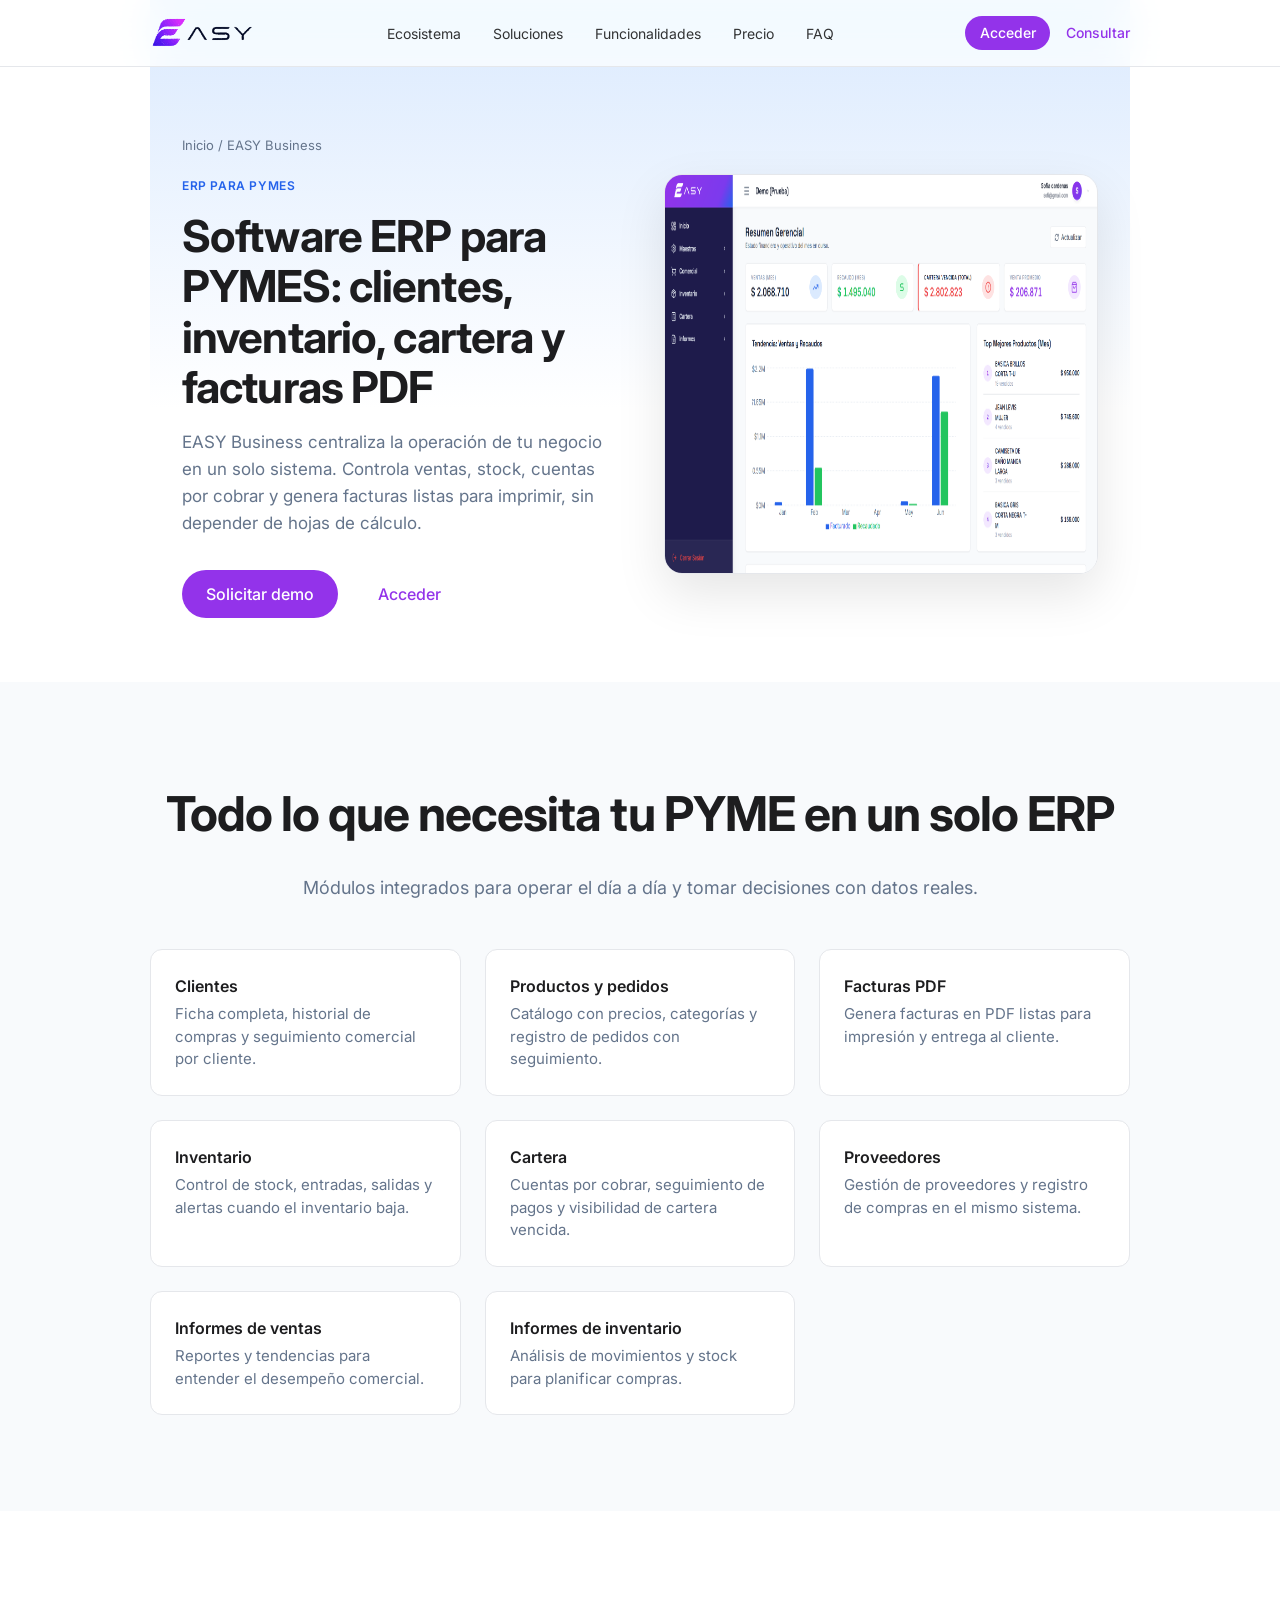
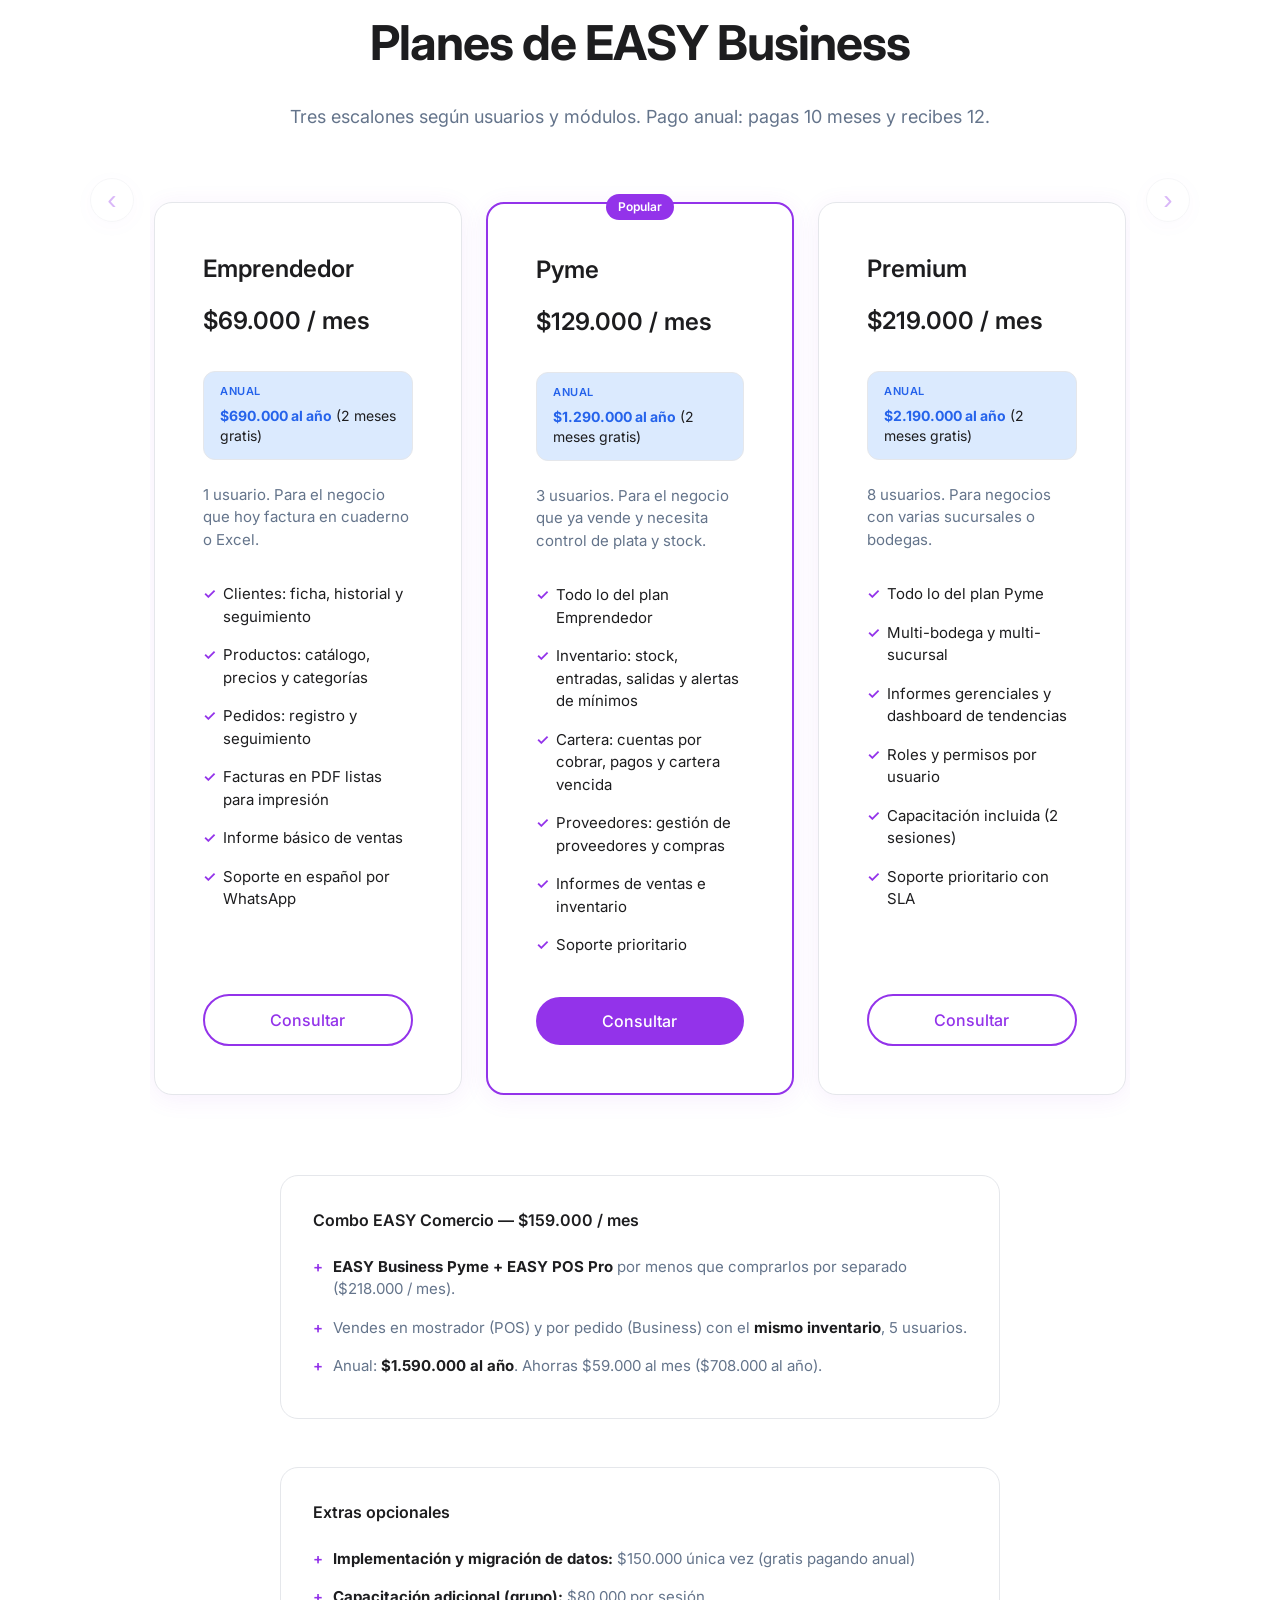
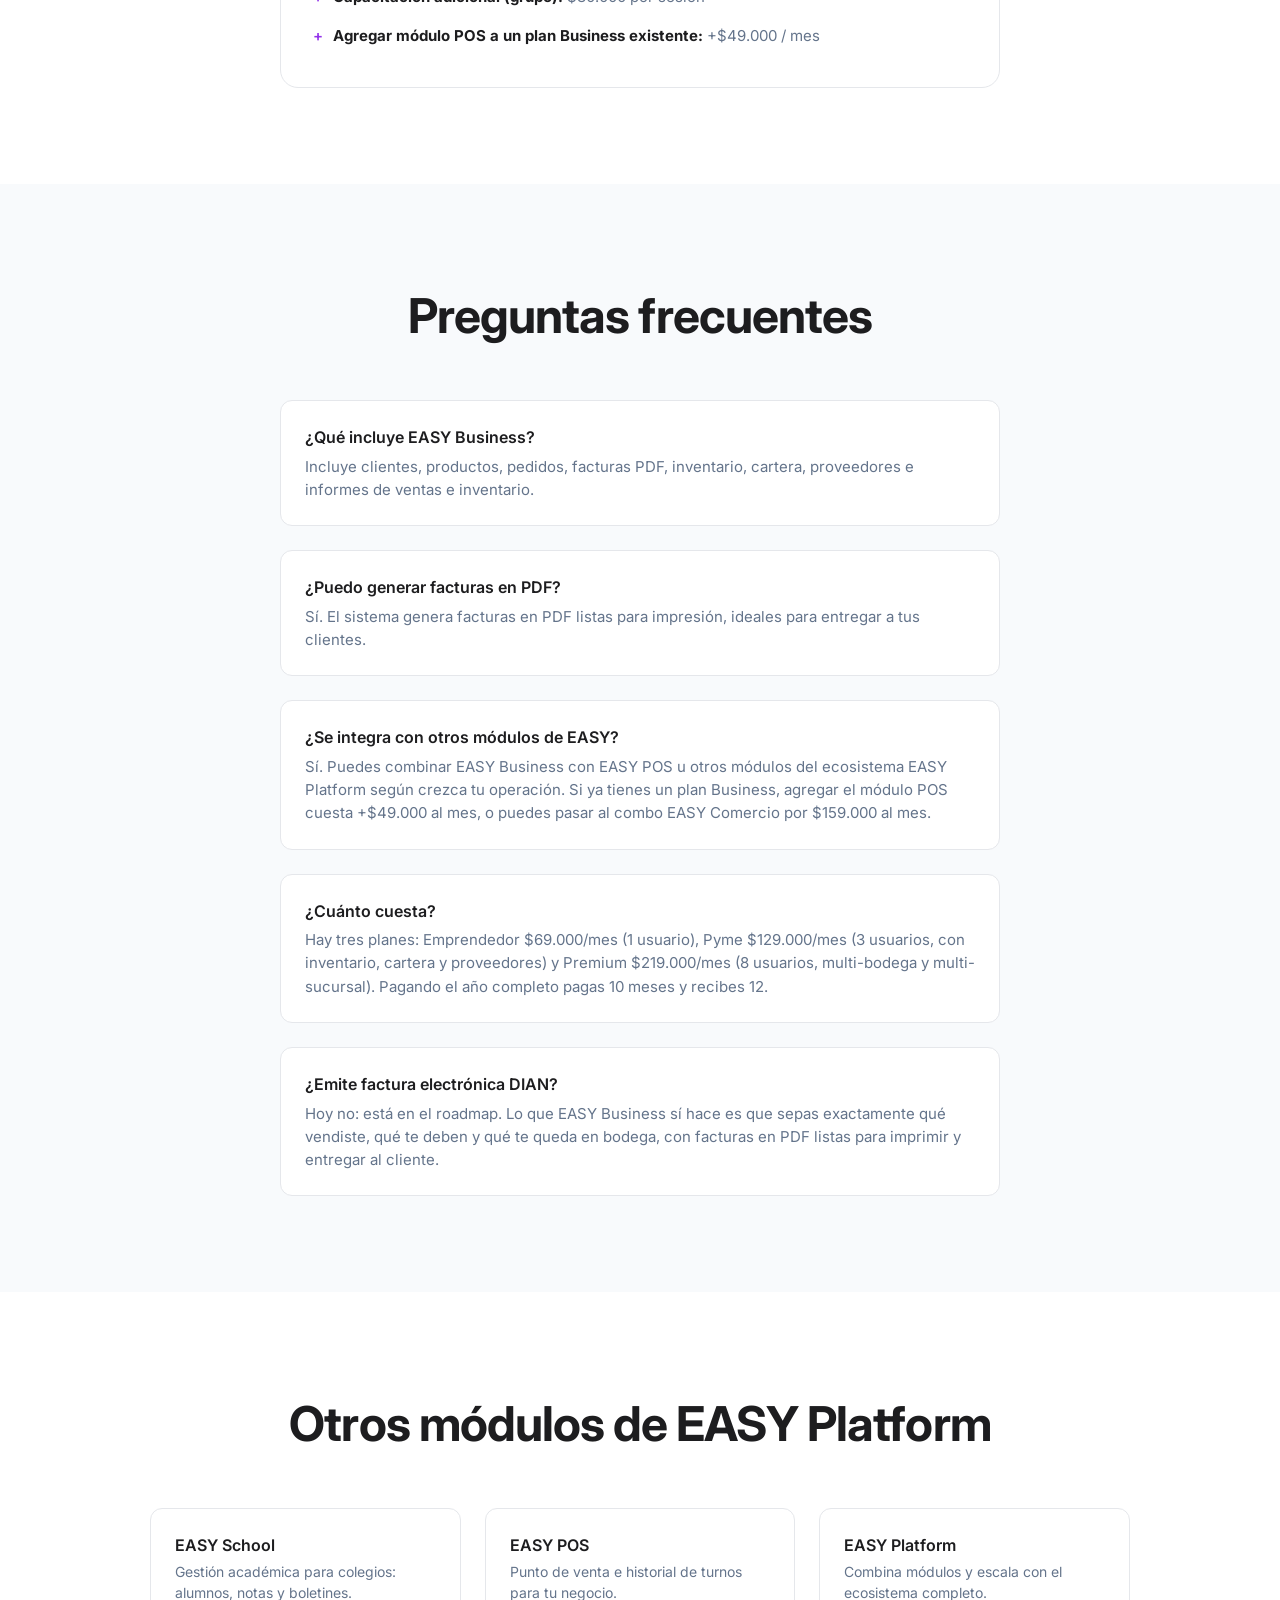
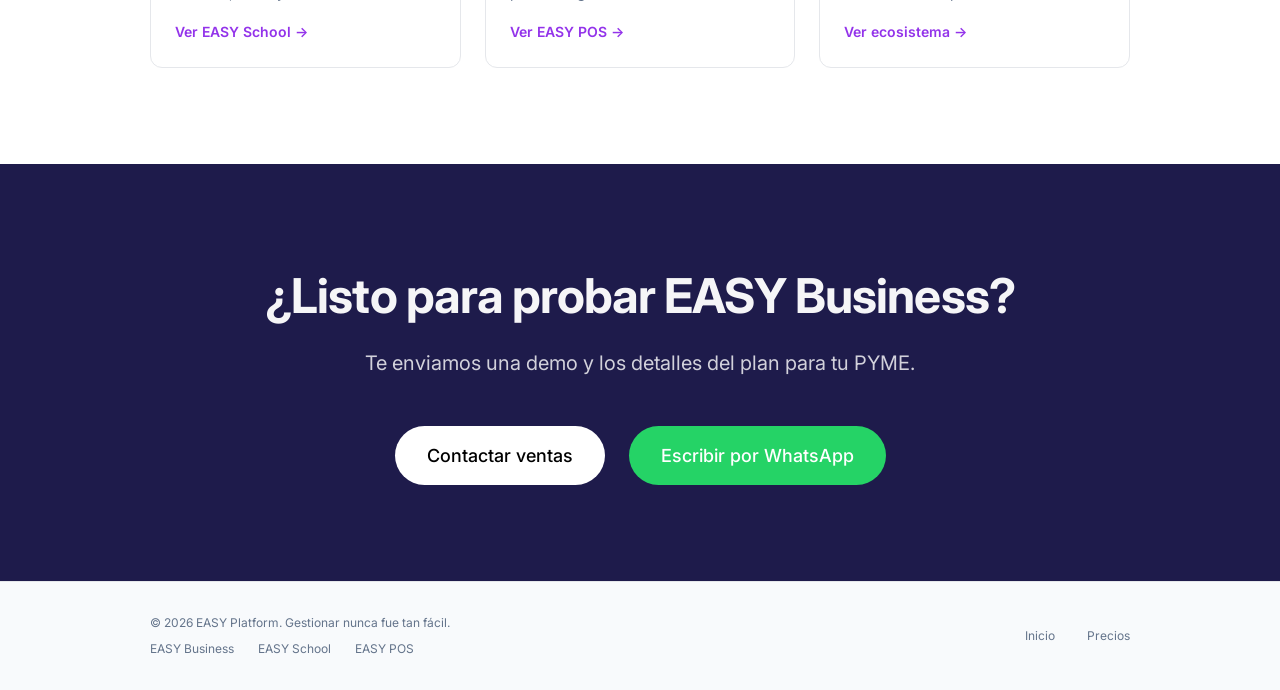
==== commit 5d5774b5: "Se ajustan planes de precios y estilos" ====
--- a/easy-business/index.html
+++ b/easy-business/index.html
@@ -4,7 +4,7 @@
   <meta charset="UTF-8">
   <meta name="viewport" content="width=device-width, initial-scale=1.0">
   <title>EASY Business | ERP para PYMES con inventario, cartera y facturas PDF</title>
-  <meta name="description" content="EASY Business es un ERP para PYMES en Colombia. Gestiona clientes, productos, pedidos, facturas PDF, inventario, cartera, proveedores e informes desde $70.000/mes.">
+  <meta name="description" content="EASY Business es un ERP para PYMES en Colombia. Gestiona clientes, productos, pedidos, facturas PDF, inventario, cartera, proveedores e informes. Planes desde $69.000/mes.">
   <meta name="keywords" content="ERP PYMES Colombia, software inventario, cuentas por cobrar, facturas PDF, gestión de cartera, EASY Business">
   <meta name="author" content="EASY Platform">
   <meta name="robots" content="index, follow">
@@ -49,15 +49,11 @@
         "url": "https://proyectoeasy.net/easy-business/",
         "description": "ERP para PYMES con clientes, productos, pedidos, facturas PDF, inventario, cartera, proveedores e informes.",
         "offers": {
-          "@type": "Offer",
-          "price": "70000",
+          "@type": "AggregateOffer",
+          "lowPrice": "69000",
+          "highPrice": "219000",
           "priceCurrency": "COP",
-          "priceSpecification": {
-            "@type": "UnitPriceSpecification",
-            "price": "70000",
-            "priceCurrency": "COP",
-            "unitText": "mes"
-          }
+          "offerCount": "3"
         },
         "provider": {
           "@type": "Organization",
@@ -89,7 +85,15 @@
             "name": "¿Cuánto cuesta EASY Business?",
             "acceptedAnswer": {
               "@type": "Answer",
-              "text": "El plan mensual es de $70.000 COP. Pagando el año completo ($600.000) el mes equivale a $50.000."
+              "text": "Hay 3 planes: Emprendedor ($69.000/mes, 1 usuario), Pyme ($129.000/mes, 3 usuarios con inventario, cartera y proveedores) y Premium ($219.000/mes, 8 usuarios con multi-bodega y multi-sucursal). Pagando anual ahorras 2 meses."
+            }
+          },
+          {
+            "@type": "Question",
+            "name": "¿EASY Business emite factura electrónica DIAN?",
+            "acceptedAnswer": {
+              "@type": "Answer",
+              "text": "Hoy no. La facturación electrónica DIAN está en el roadmap. EASY Business genera facturas en PDF listas para imprimir y te permite saber qué vendiste, qué te deben y qué te queda en bodega."
             }
           }
         ]
@@ -176,16 +180,95 @@
   </section>
 
   <section class="module-pricing-section" id="precio">
-    <div class="module-pricing-inner">
-      <h2 class="section-title">Precio de EASY Business</h2>
-      <div class="module-pricing-card">
-        <h2>$70.000 / mes</h2>
-        <p class="price-annual">
-          <span class="price-annual-badge">Ahorra pagando el año</span>
-          Paga <strong>$600.000 al año</strong> y el mes te sale a <strong>$50.000</strong>
-        </p>
-        <p class="price-desc">Módulo completo para negocios con soporte en español y actualizaciones incluidas.</p>
-        <a href="#contacto" class="btn btn-primary">Consultar plan</a>
+    <div class="module-pricing-inner-wide">
+      <h2 class="section-title">Planes de EASY Business</h2>
+      <p class="section-desc">Tres escalones según usuarios y módulos. Pago anual: pagas 10 meses y recibes 12.</p>
+      <div class="easy-carousel" data-easy-carousel>
+        <button type="button" class="easy-carousel-nav" aria-label="Ver plan anterior" data-easy-carousel-prev>
+          <span aria-hidden="true">‹</span>
+        </button>
+        <div class="easy-carousel-track" data-easy-carousel-track tabindex="0" role="region" aria-label="Planes de EASY Business">
+          <div class="pricing-card">
+            <h3>Emprendedor</h3>
+            <div class="price">
+              <span class="price-custom">$69.000 / mes</span>
+            </div>
+            <p class="price-annual">
+              <span class="price-annual-badge">Anual</span>
+              <strong>$690.000 al año</strong> (2 meses gratis)
+            </p>
+            <p class="price-desc">1 usuario. Para el negocio que hoy factura en cuaderno o Excel.</p>
+            <ul class="price-features">
+              <li>Clientes: ficha, historial y seguimiento</li>
+              <li>Productos: catálogo, precios y categorías</li>
+              <li>Pedidos: registro y seguimiento</li>
+              <li>Facturas en PDF listas para impresión</li>
+              <li>Informe básico de ventas</li>
+              <li>Soporte en español por WhatsApp</li>
+            </ul>
+            <a href="#contacto" class="btn btn-outline">Consultar</a>
+          </div>
+          <div class="pricing-card pricing-card-featured">
+            <span class="badge">Popular</span>
+            <h3>Pyme</h3>
+            <div class="price">
+              <span class="price-custom">$129.000 / mes</span>
+            </div>
+            <p class="price-annual">
+              <span class="price-annual-badge">Anual</span>
+              <strong>$1.290.000 al año</strong> (2 meses gratis)
+            </p>
+            <p class="price-desc">3 usuarios. Para el negocio que ya vende y necesita control de plata y stock.</p>
+            <ul class="price-features">
+              <li>Todo lo del plan Emprendedor</li>
+              <li>Inventario: stock, entradas, salidas y alertas de mínimos</li>
+              <li>Cartera: cuentas por cobrar, pagos y cartera vencida</li>
+              <li>Proveedores: gestión de proveedores y compras</li>
+              <li>Informes de ventas e inventario</li>
+              <li>Soporte prioritario</li>
+            </ul>
+            <a href="#contacto" class="btn btn-primary">Consultar</a>
+          </div>
+          <div class="pricing-card">
+            <h3>Premium</h3>
+            <div class="price">
+              <span class="price-custom">$219.000 / mes</span>
+            </div>
+            <p class="price-annual">
+              <span class="price-annual-badge">Anual</span>
+              <strong>$2.190.000 al año</strong> (2 meses gratis)
+            </p>
+            <p class="price-desc">8 usuarios. Para negocios con varias sucursales o bodegas.</p>
+            <ul class="price-features">
+              <li>Todo lo del plan Pyme</li>
+              <li>Multi-bodega y multi-sucursal</li>
+              <li>Informes gerenciales y dashboard de tendencias</li>
+              <li>Roles y permisos por usuario</li>
+              <li>Capacitación incluida (2 sesiones)</li>
+              <li>Soporte prioritario con SLA</li>
+            </ul>
+            <a href="#contacto" class="btn btn-outline">Consultar</a>
+          </div>
+        </div>
+        <button type="button" class="easy-carousel-nav" aria-label="Ver plan siguiente" data-easy-carousel-next>
+          <span aria-hidden="true">›</span>
+        </button>
+      </div>
+      <div class="school-pricing-extras">
+        <h4>Combo EASY Comercio — $159.000 / mes</h4>
+        <ul>
+          <li><strong>EASY Business Pyme + EASY POS Pro</strong> por menos que comprarlos por separado ($218.000 / mes).</li>
+          <li>Vendes en mostrador (POS) y por pedido (Business) con el <strong>mismo inventario</strong>, 5 usuarios.</li>
+          <li>Anual: <strong>$1.590.000 al año</strong>. Ahorras $59.000 al mes ($708.000 al año).</li>
+        </ul>
+      </div>
+      <div class="school-pricing-extras">
+        <h4>Extras opcionales</h4>
+        <ul>
+          <li><strong>Implementación y migración de datos:</strong> $150.000 única vez (gratis pagando anual)</li>
+          <li><strong>Capacitación adicional (grupo):</strong> $80.000 por sesión</li>
+          <li><strong>Agregar módulo POS a un plan Business existente:</strong> +$49.000 / mes</li>
+        </ul>
       </div>
     </div>
   </section>
@@ -204,11 +287,15 @@
         </article>
         <article class="module-faq-item">
           <h3>¿Se integra con otros módulos de EASY?</h3>
-          <p>Sí. Puedes combinar EASY Business con EASY POS u otros módulos del ecosistema EASY Platform según crezca tu operación.</p>
+          <p>Sí. Puedes combinar EASY Business con EASY POS u otros módulos del ecosistema EASY Platform según crezca tu operación. Si ya tienes un plan Business, agregar el módulo POS cuesta +$49.000 al mes, o puedes pasar al combo EASY Comercio por $159.000 al mes.</p>
         </article>
         <article class="module-faq-item">
           <h3>¿Cuánto cuesta?</h3>
-          <p>$70.000 COP al mes. Si pagas el año completo ($600.000), el costo mensual equivale a $50.000.</p>
+          <p>Hay tres planes: Emprendedor $69.000/mes (1 usuario), Pyme $129.000/mes (3 usuarios, con inventario, cartera y proveedores) y Premium $219.000/mes (8 usuarios, multi-bodega y multi-sucursal). Pagando el año completo pagas 10 meses y recibes 12.</p>
+        </article>
+        <article class="module-faq-item">
+          <h3>¿Emite factura electrónica DIAN?</h3>
+          <p>Hoy no: está en el roadmap. Lo que EASY Business sí hace es que sepas exactamente qué vendiste, qué te deben y qué te queda en bodega, con facturas en PDF listas para imprimir y entregar al cliente.</p>
         </article>
       </div>
     </div>
--- a/styles.css
+++ b/styles.css
@@ -617,6 +617,10 @@
   margin: 0 auto;
 }
 
+.section-content:has(.easy-carousel) {
+  max-width: 1120px;
+}
+
 .section-title {
   font-size: clamp(2rem, 4vw, 3rem);
   font-weight: 700;
@@ -1448,6 +1452,229 @@
   margin: 0 auto;
 }
 
+.module-pricing-inner-wide {
+  max-width: 1100px;
+  margin: 0 auto;
+}
+
+.school-pricing-block {
+  margin-top: var(--space-3xl);
+  padding-top: var(--space-3xl);
+  border-top: 1px solid var(--color-border);
+}
+
+.school-pricing-block .section-title {
+  text-align: center;
+  margin-bottom: var(--space-sm);
+}
+
+.school-plans-grid {
+  margin-top: var(--space-lg);
+}
+
+.easy-carousel {
+  position: relative;
+  display: flex;
+  align-items: center;
+  gap: var(--space-sm);
+  margin-top: var(--space-lg);
+}
+
+.easy-carousel-track {
+  display: flex;
+  flex-wrap: nowrap;
+  gap: var(--space-md);
+  overflow-x: auto;
+  scroll-snap-type: x mandatory;
+  scroll-behavior: smooth;
+  -webkit-overflow-scrolling: touch;
+  scrollbar-width: none;
+  padding: var(--space-md) 0.25rem var(--space-lg);
+  flex: 1;
+  min-width: 0;
+}
+
+.easy-carousel-track::-webkit-scrollbar {
+  display: none;
+}
+
+.easy-carousel-track > .pricing-card,
+.easy-carousel-track > .enfoque-card,
+.easy-carousel-track > .feature-card {
+  flex: 0 0 calc((100% - (2 * var(--space-md))) / 3);
+  width: calc((100% - (2 * var(--space-md))) / 3);
+  min-width: 0;
+  max-width: calc((100% - (2 * var(--space-md))) / 3);
+  scroll-snap-align: start;
+  scroll-snap-stop: always;
+  margin: 0;
+  box-sizing: border-box;
+  overflow: hidden;
+}
+
+.easy-carousel-track > .enfoque-card {
+  display: flex;
+  flex-direction: column;
+}
+
+.easy-carousel-track > .enfoque-card .module-related-link {
+  margin-top: auto;
+  padding-top: var(--space-md);
+}
+
+.easy-carousel-track > .pricing-card-featured,
+.easy-carousel-track > .pricing-card-featured:hover {
+  transform: none;
+}
+
+/* El recorte de las tarjetas del carrusel partía la insignia, que sobresale
+   por el borde superior. El track ya reserva espacio arriba con su padding. */
+.easy-carousel-track > .pricing-card {
+  overflow: visible;
+}
+
+.easy-carousel-track .platform-modules-chips {
+  max-width: 100%;
+}
+
+.easy-carousel-track .price-custom {
+  overflow-wrap: anywhere;
+  word-break: break-word;
+}
+
+.easy-carousel-nav {
+  flex-shrink: 0;
+  /* Con tarjetas altas las flechas quedaban fuera de pantalla: se mantienen
+     centradas en el viewport mientras el carrusel esté visible. */
+  position: sticky;
+  top: calc(50vh - 1.375rem);
+  bottom: calc(50vh - 1.375rem);
+  align-self: center;
+  z-index: 2;
+  width: 2.75rem;
+  height: 2.75rem;
+  border-radius: 50%;
+  border: 1px solid var(--color-border);
+  background: var(--color-card);
+  color: var(--color-primary);
+  font-size: 1.75rem;
+  line-height: 1;
+  display: inline-flex;
+  align-items: center;
+  justify-content: center;
+  cursor: pointer;
+  box-shadow: var(--shadow);
+  transition: background var(--transition), border-color var(--transition), opacity var(--transition);
+}
+
+.easy-carousel-nav:hover:not(:disabled) {
+  background: var(--color-primary-subtle);
+  border-color: var(--color-primary);
+}
+
+.easy-carousel-nav:disabled {
+  opacity: 0.35;
+  cursor: default;
+}
+
+.section-dark .easy-carousel-nav {
+  background: rgba(255, 255, 255, 0.08);
+  border-color: rgba(255, 255, 255, 0.2);
+  color: #fff;
+}
+
+.section-dark .easy-carousel-nav:hover:not(:disabled) {
+  background: rgba(255, 255, 255, 0.16);
+  border-color: rgba(255, 255, 255, 0.35);
+}
+
+@media (max-width: 900px) {
+  .easy-carousel-track > .pricing-card,
+  .easy-carousel-track > .enfoque-card,
+  .easy-carousel-track > .feature-card {
+    flex-basis: calc((100% - var(--space-md)) / 2);
+    width: calc((100% - var(--space-md)) / 2);
+    max-width: calc((100% - var(--space-md)) / 2);
+  }
+}
+
+@media (max-width: 640px) {
+  .easy-carousel {
+    gap: 0.25rem;
+  }
+
+  .easy-carousel-nav {
+    top: calc(50vh - 1.125rem);
+    bottom: calc(50vh - 1.125rem);
+    width: 2.25rem;
+    height: 2.25rem;
+    font-size: 1.5rem;
+  }
+
+  .easy-carousel-track {
+    gap: var(--space-sm);
+    padding-left: 0;
+    padding-right: 0;
+  }
+
+  .easy-carousel-track > .pricing-card,
+  .easy-carousel-track > .enfoque-card,
+  .easy-carousel-track > .feature-card {
+    flex: 0 0 100%;
+    width: 100%;
+    min-width: 100%;
+    max-width: 100%;
+    padding: var(--space-md);
+  }
+
+  .easy-carousel-track > .pricing-card-featured,
+  .easy-carousel-track > .pricing-card-featured:hover {
+    transform: none;
+  }
+
+}
+
+.school-pricing-extras {
+  margin-top: var(--space-xl);
+  padding: var(--space-lg);
+  background: var(--color-card);
+  border: 1px solid var(--color-border);
+  border-radius: var(--radius-lg);
+  max-width: 720px;
+  margin-left: auto;
+  margin-right: auto;
+}
+
+.school-pricing-extras h4 {
+  font-size: 1rem;
+  font-weight: 600;
+  margin-bottom: var(--space-sm);
+}
+
+.school-pricing-extras ul {
+  list-style: none;
+}
+
+.school-pricing-extras li {
+  padding: var(--space-xs) 0;
+  font-size: 0.9375rem;
+  color: var(--color-text-muted);
+  position: relative;
+  padding-left: 1.25rem;
+}
+
+.school-pricing-extras li::before {
+  content: "+";
+  position: absolute;
+  left: 0;
+  color: var(--color-primary);
+  font-weight: 600;
+}
+
+.school-pricing-extras li strong {
+  color: var(--color-text);
+}
+
 .module-pricing-card {
   background: var(--color-card);
   padding: var(--space-xl);
@@ -1571,3 +1798,29 @@
     order: -1;
   }
 }
+
+/* Aparición de secciones al hacer scroll. El atributo lo añade script.js solo
+   cuando el navegador soporta IntersectionObserver, para que sin JS el
+   contenido siempre quede visible. */
+[data-reveal] {
+  opacity: 0;
+  transform: translateY(40px);
+  transition: opacity 0.7s ease, transform 0.7s cubic-bezier(0.22, 0.61, 0.36, 1);
+  transition-delay: var(--reveal-delay, 0s);
+  will-change: opacity, transform;
+}
+
+[data-reveal].is-revealed {
+  opacity: 1;
+  transform: none;
+  will-change: auto;
+}
+
+@media (prefers-reduced-motion: reduce) {
+  [data-reveal],
+  [data-reveal].is-revealed {
+    opacity: 1;
+    transform: none;
+    transition: none;
+  }
+}
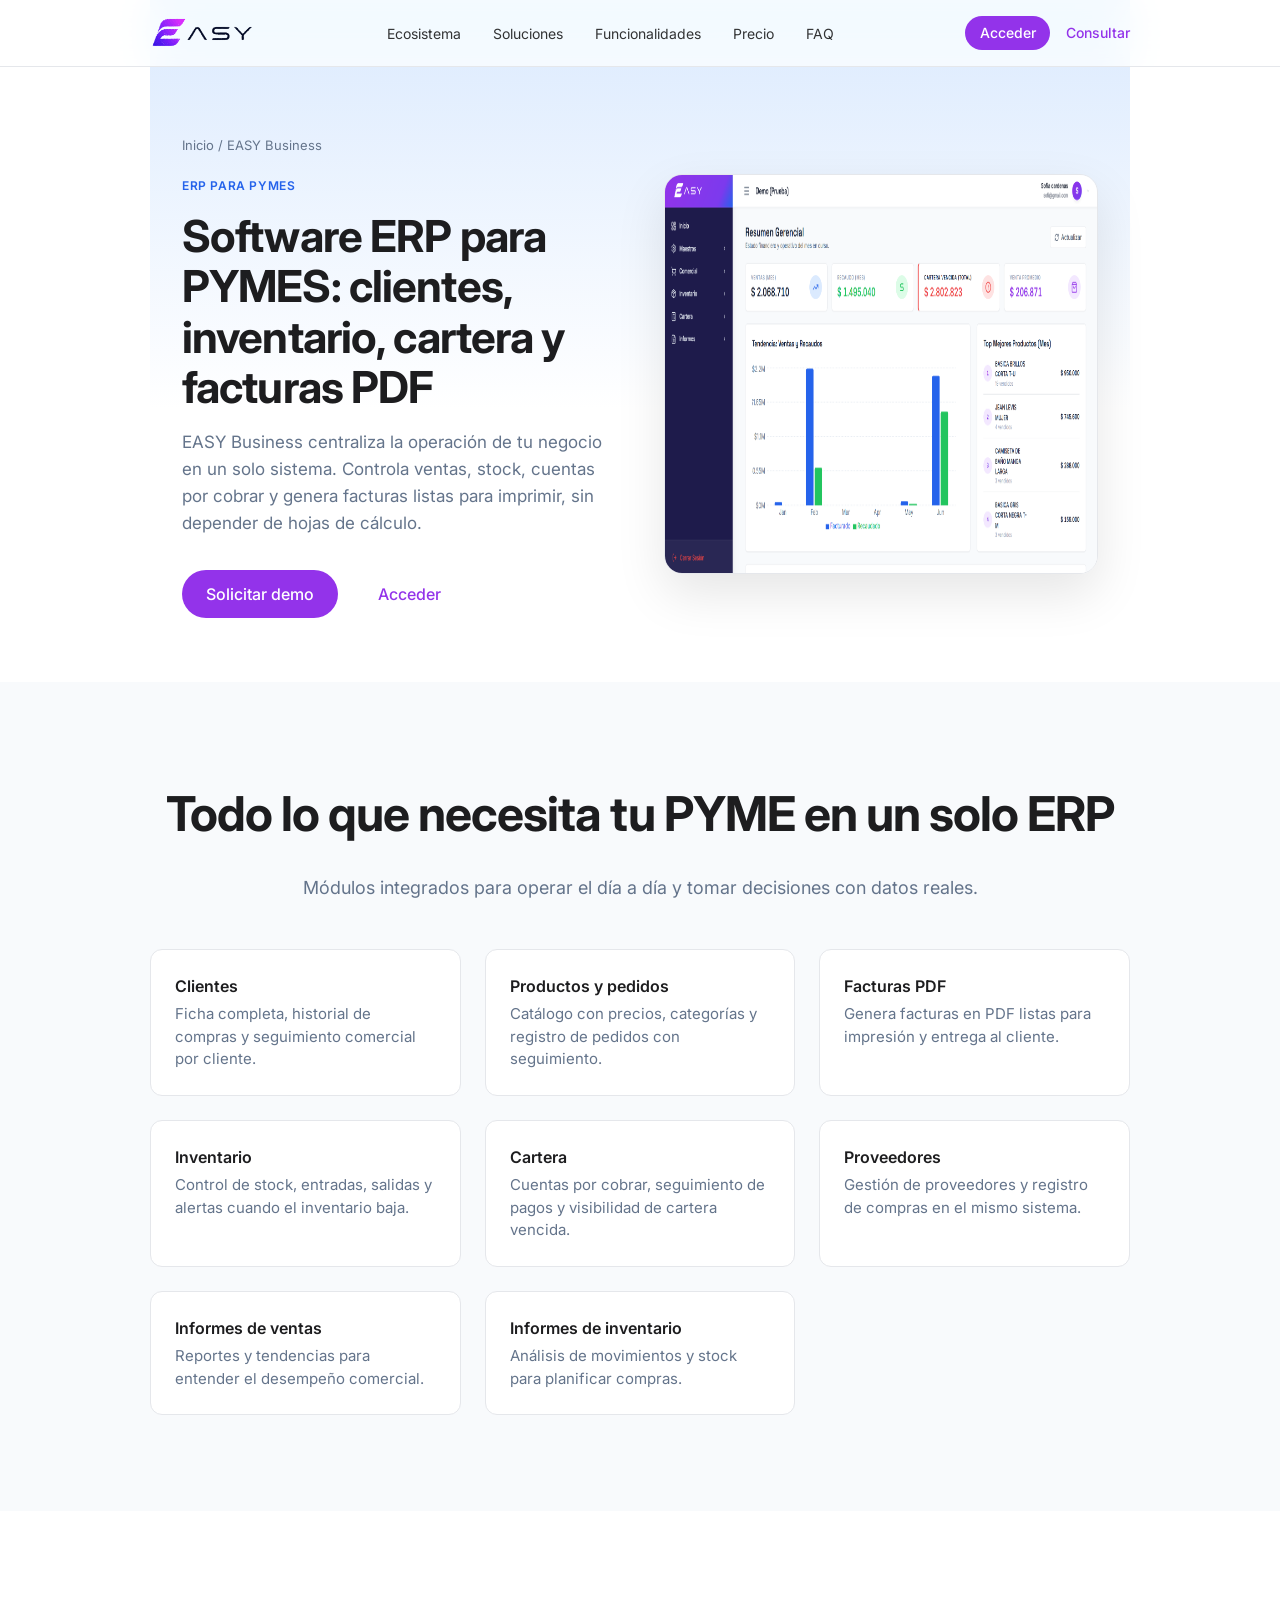
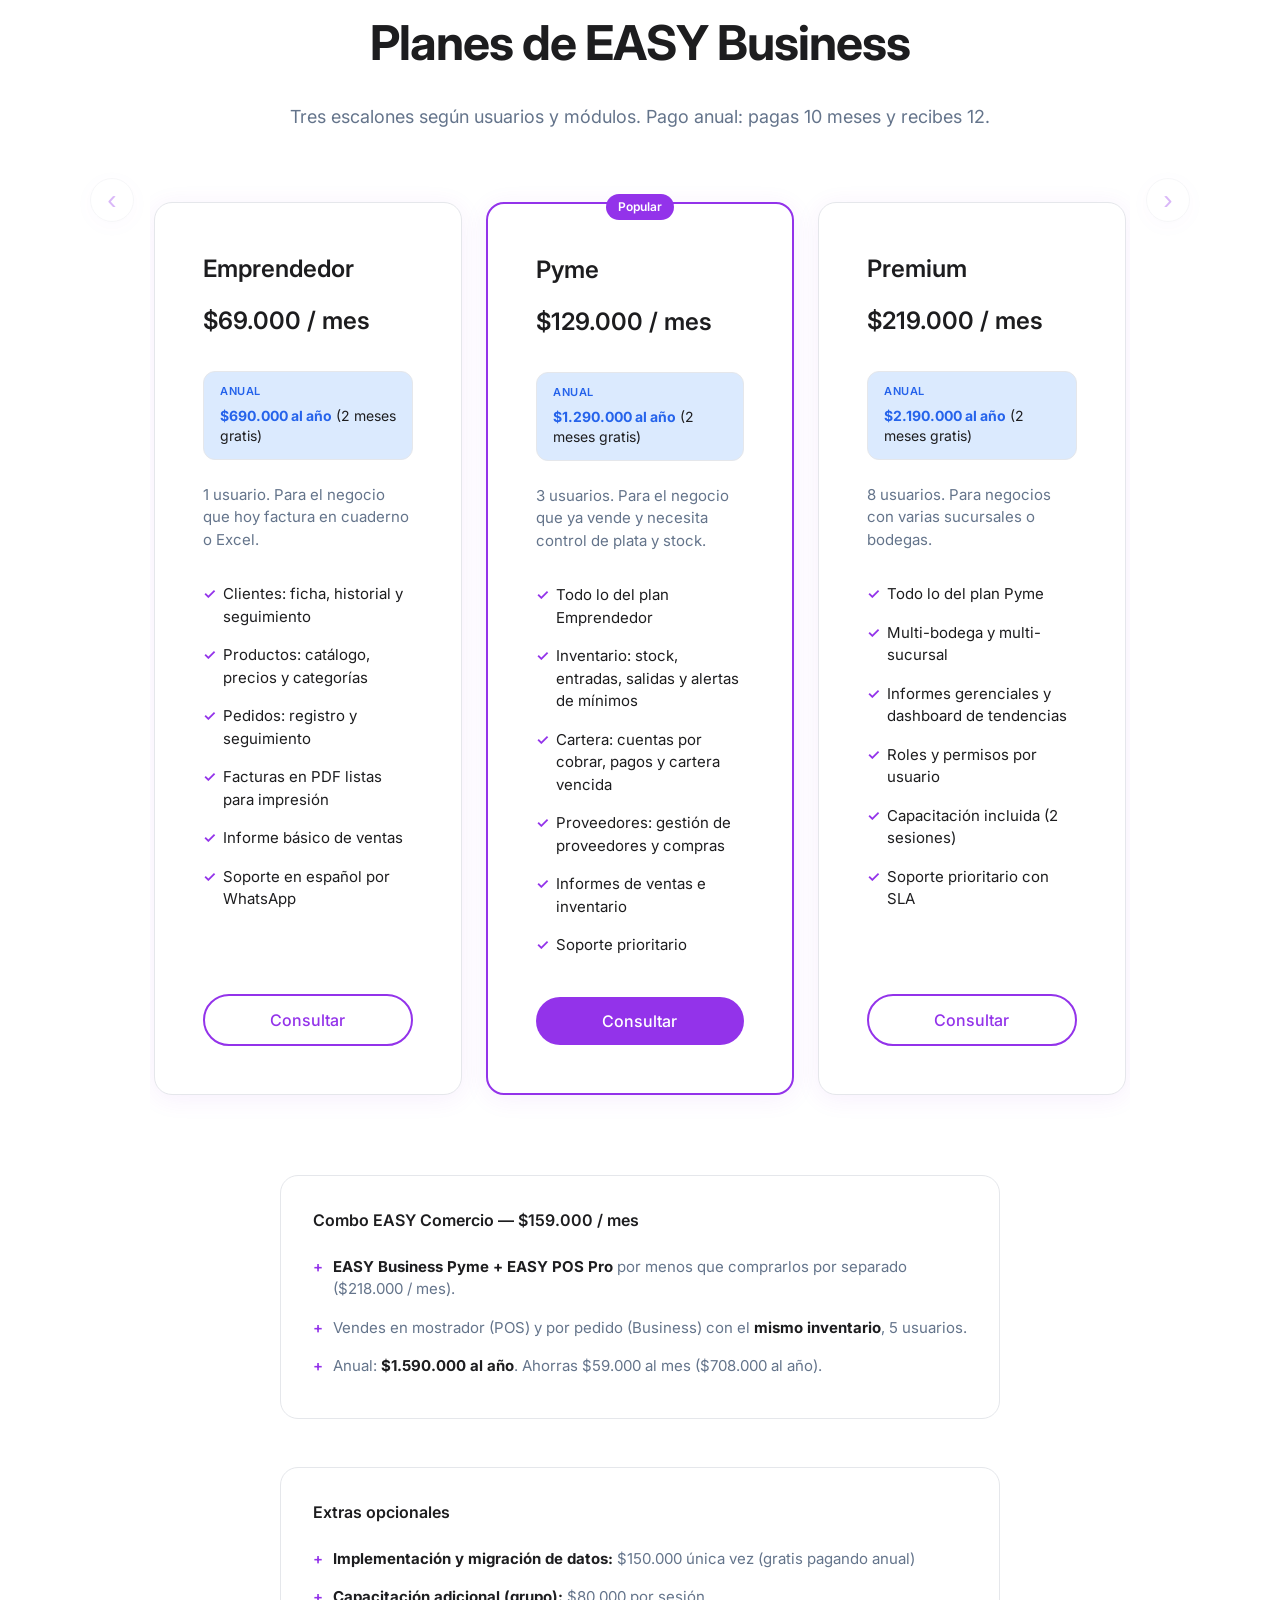
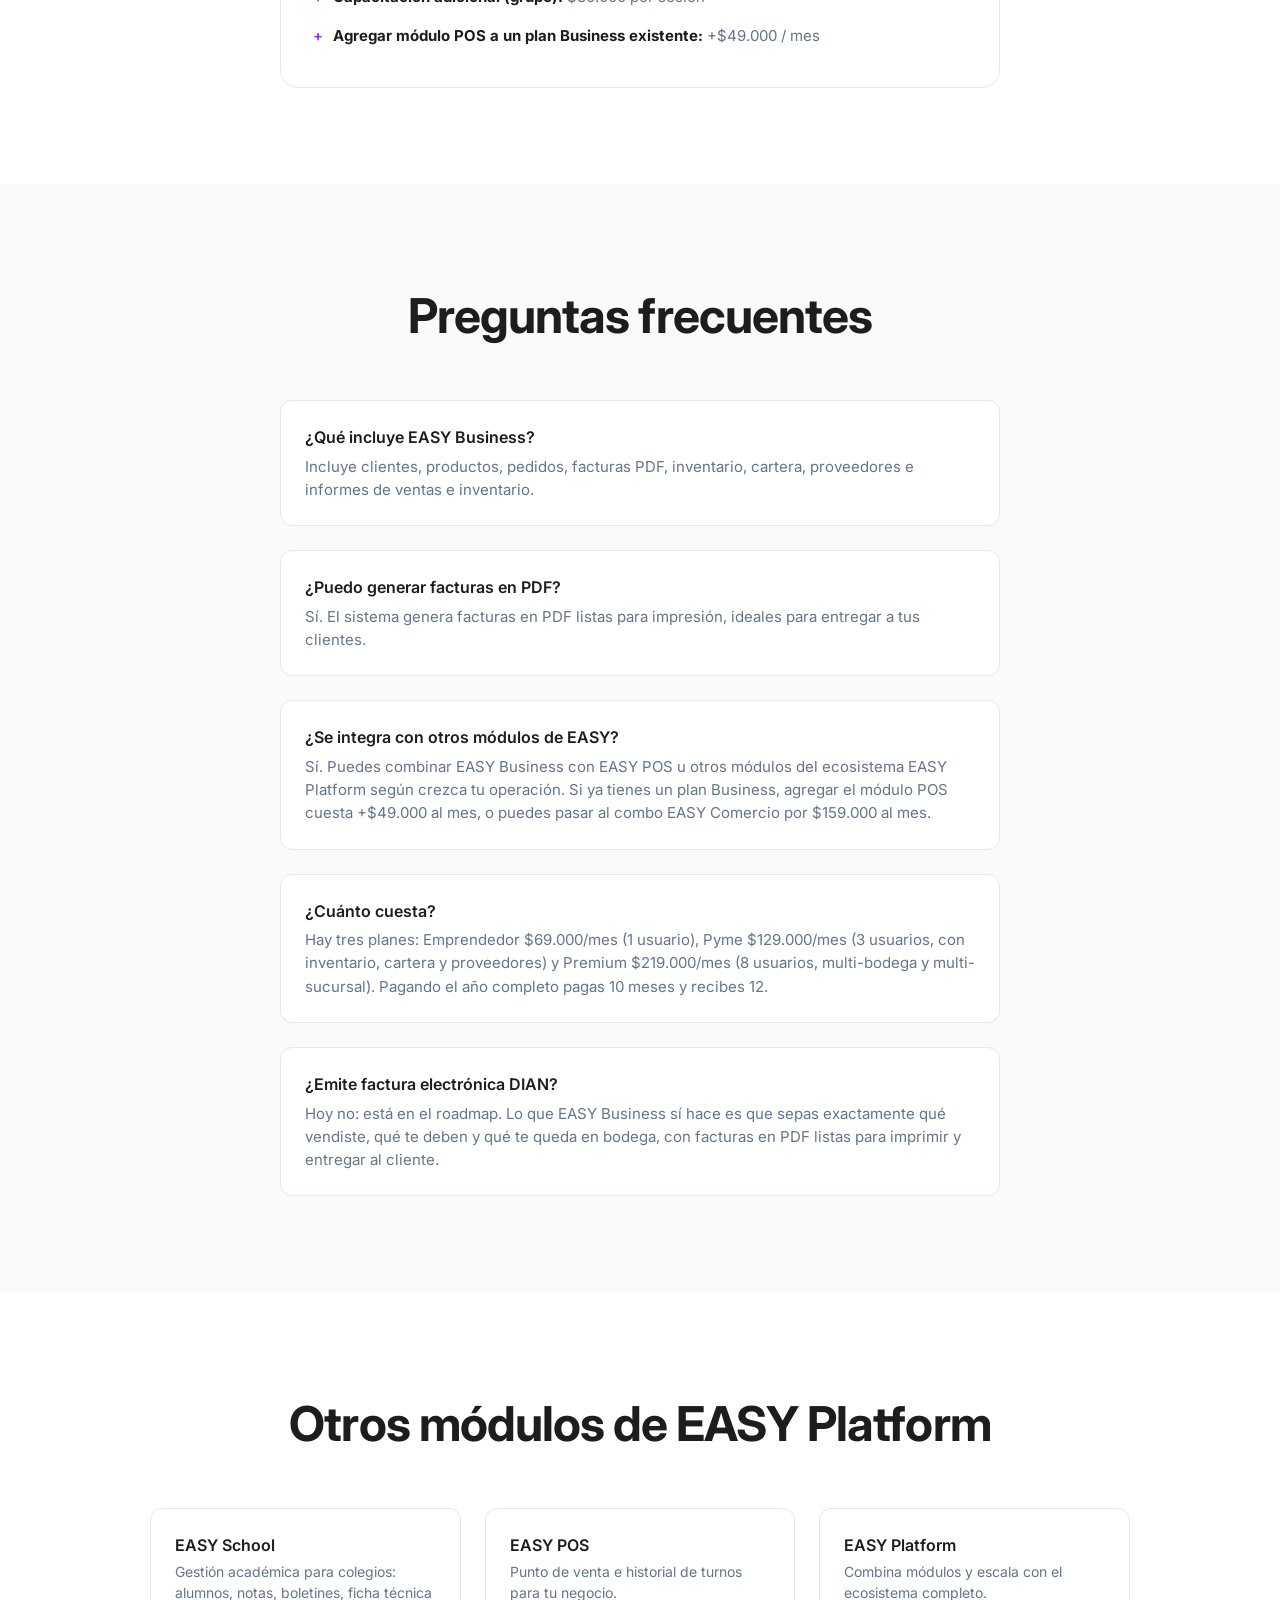
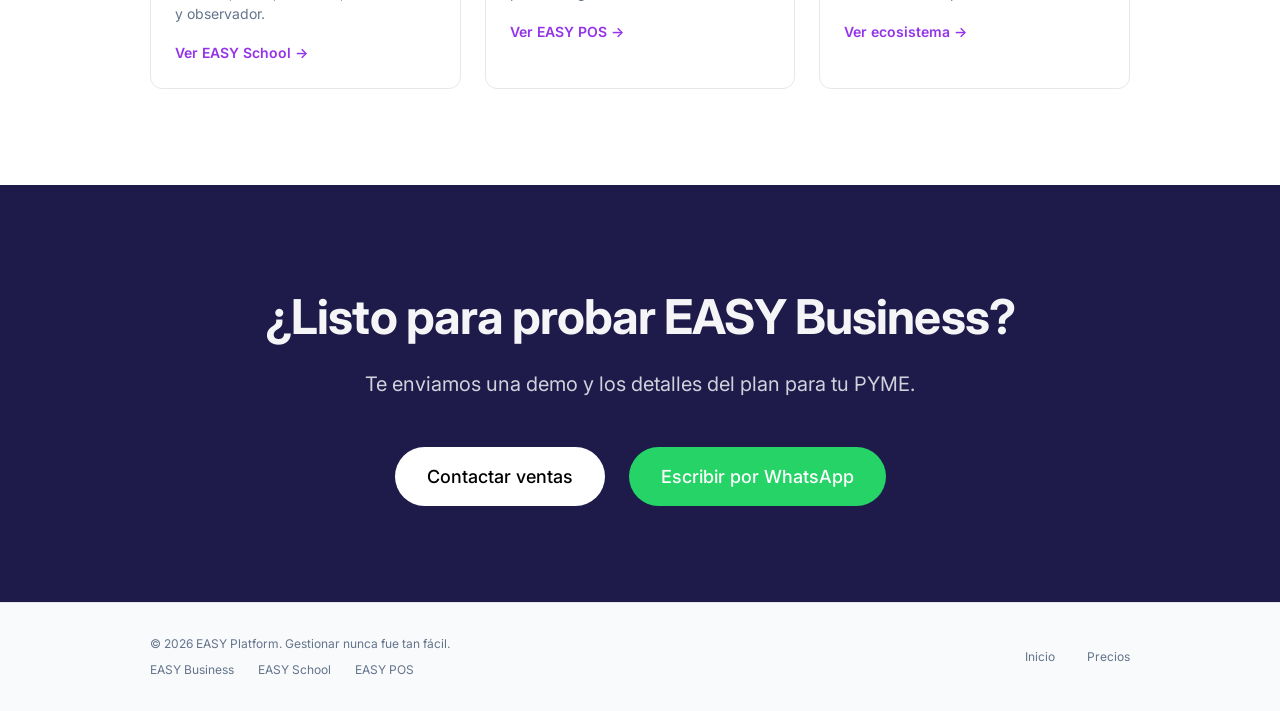
==== commit 43d576e4: "Se actualizan precios" ====
--- a/easy-business/index.html
+++ b/easy-business/index.html
@@ -9,6 +9,10 @@
   <meta name="author" content="EASY Platform">
   <meta name="robots" content="index, follow">
   <link rel="canonical" href="https://proyectoeasy.net/easy-business/">
+
+  <link rel="icon" href="../assets/favicon.ico" sizes="any">
+  <link rel="shortcut icon" href="../assets/favicon.ico">
+  <link rel="apple-touch-icon" href="../assets/favicon.ico">
 
   <meta property="og:type" content="website">
   <meta property="og:locale" content="es_CO">
@@ -307,7 +311,7 @@
       <div class="module-related-grid">
         <a href="../easy-school/" class="module-related-card">
           <h3>EASY School</h3>
-          <p>Gestión académica para colegios: alumnos, notas y boletines.</p>
+          <p>Gestión académica para colegios: alumnos, notas, boletines, ficha técnica y observador.</p>
           <span class="module-related-link">Ver EASY School →</span>
         </a>
         <a href="../easy-pos/" class="module-related-card">
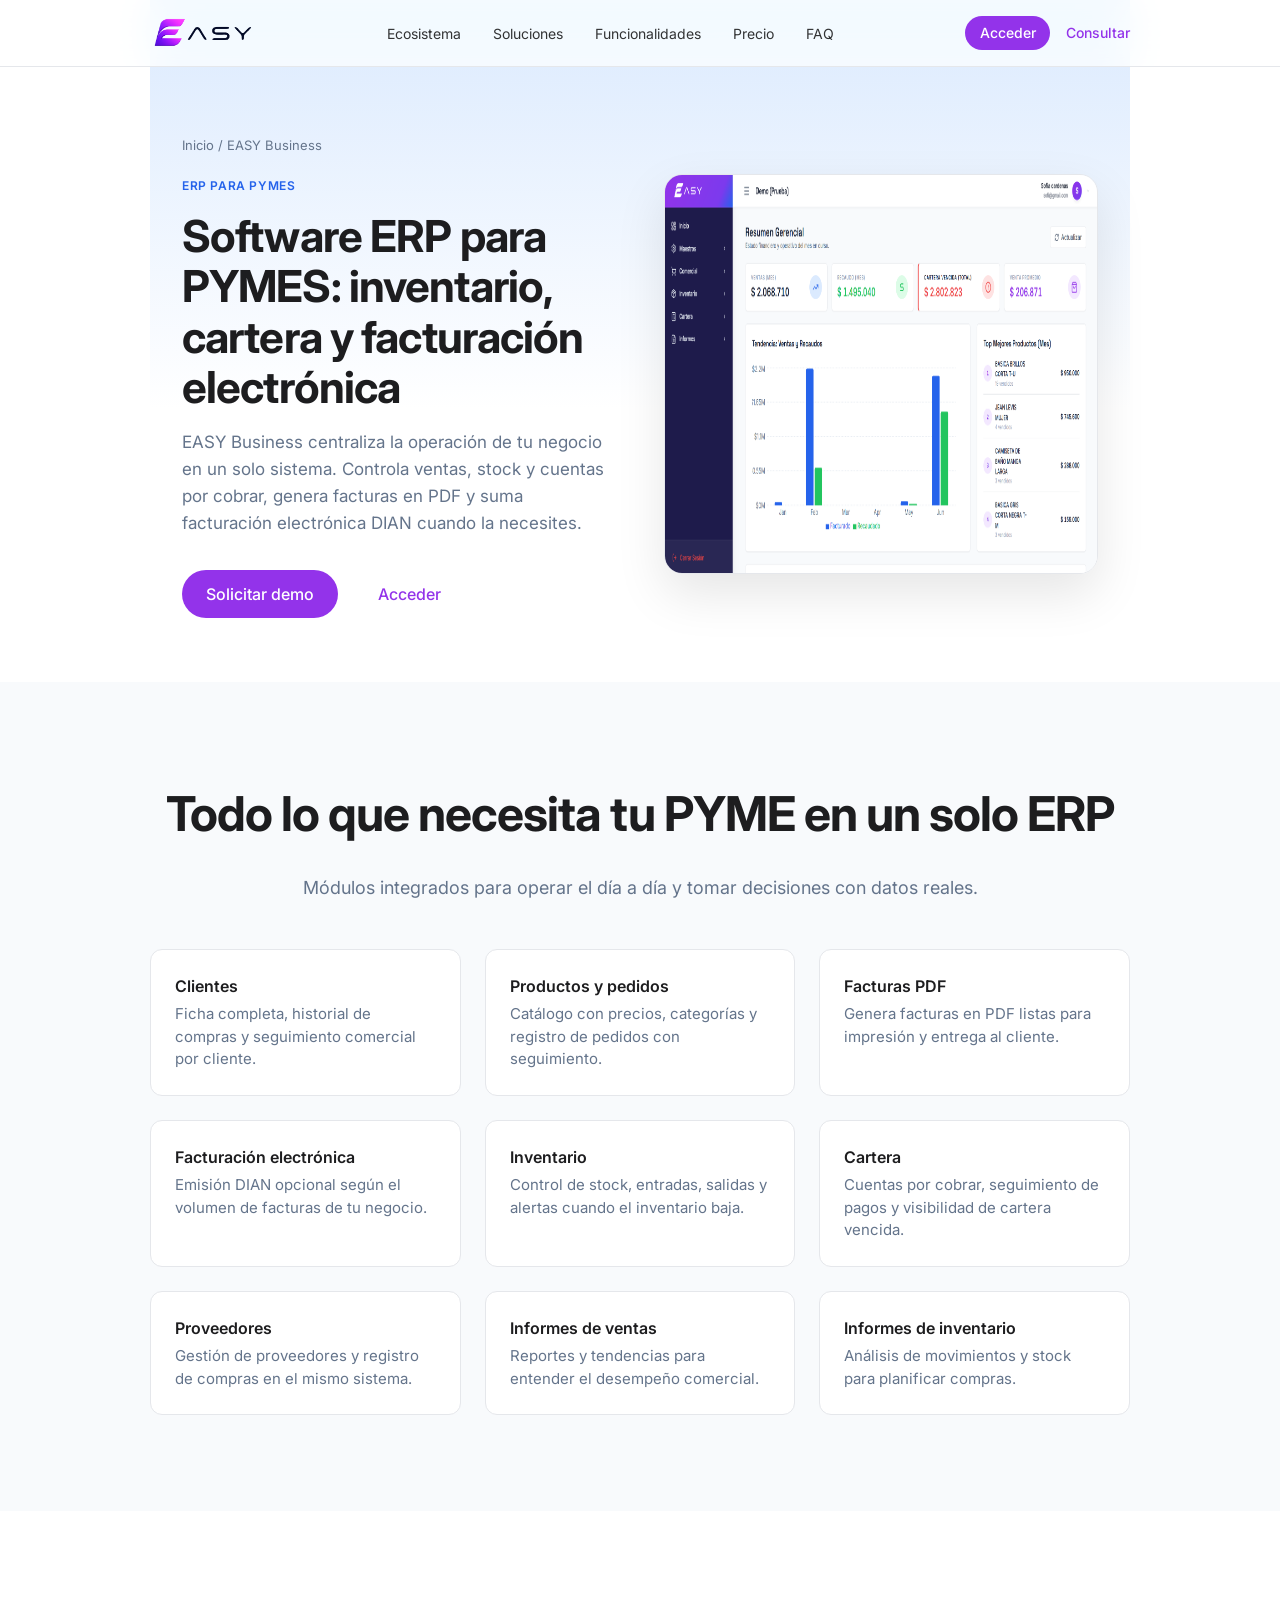
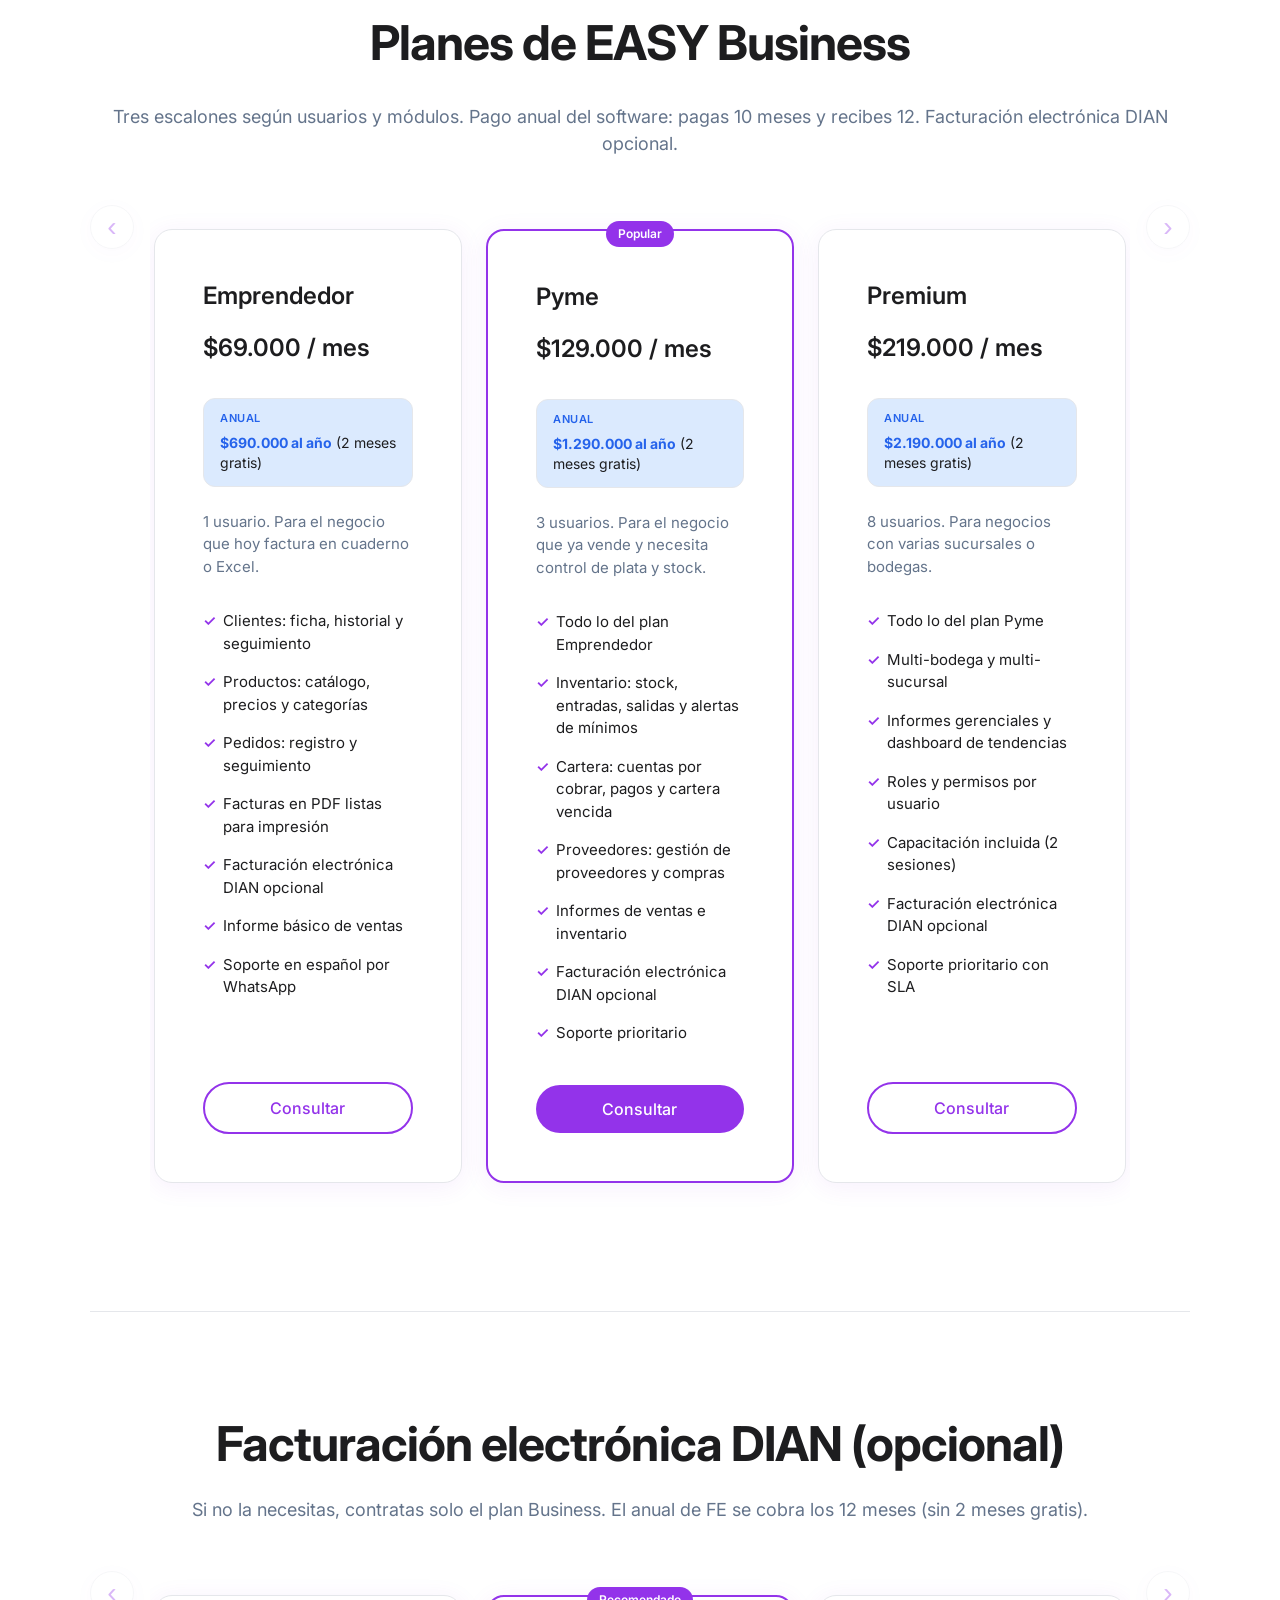
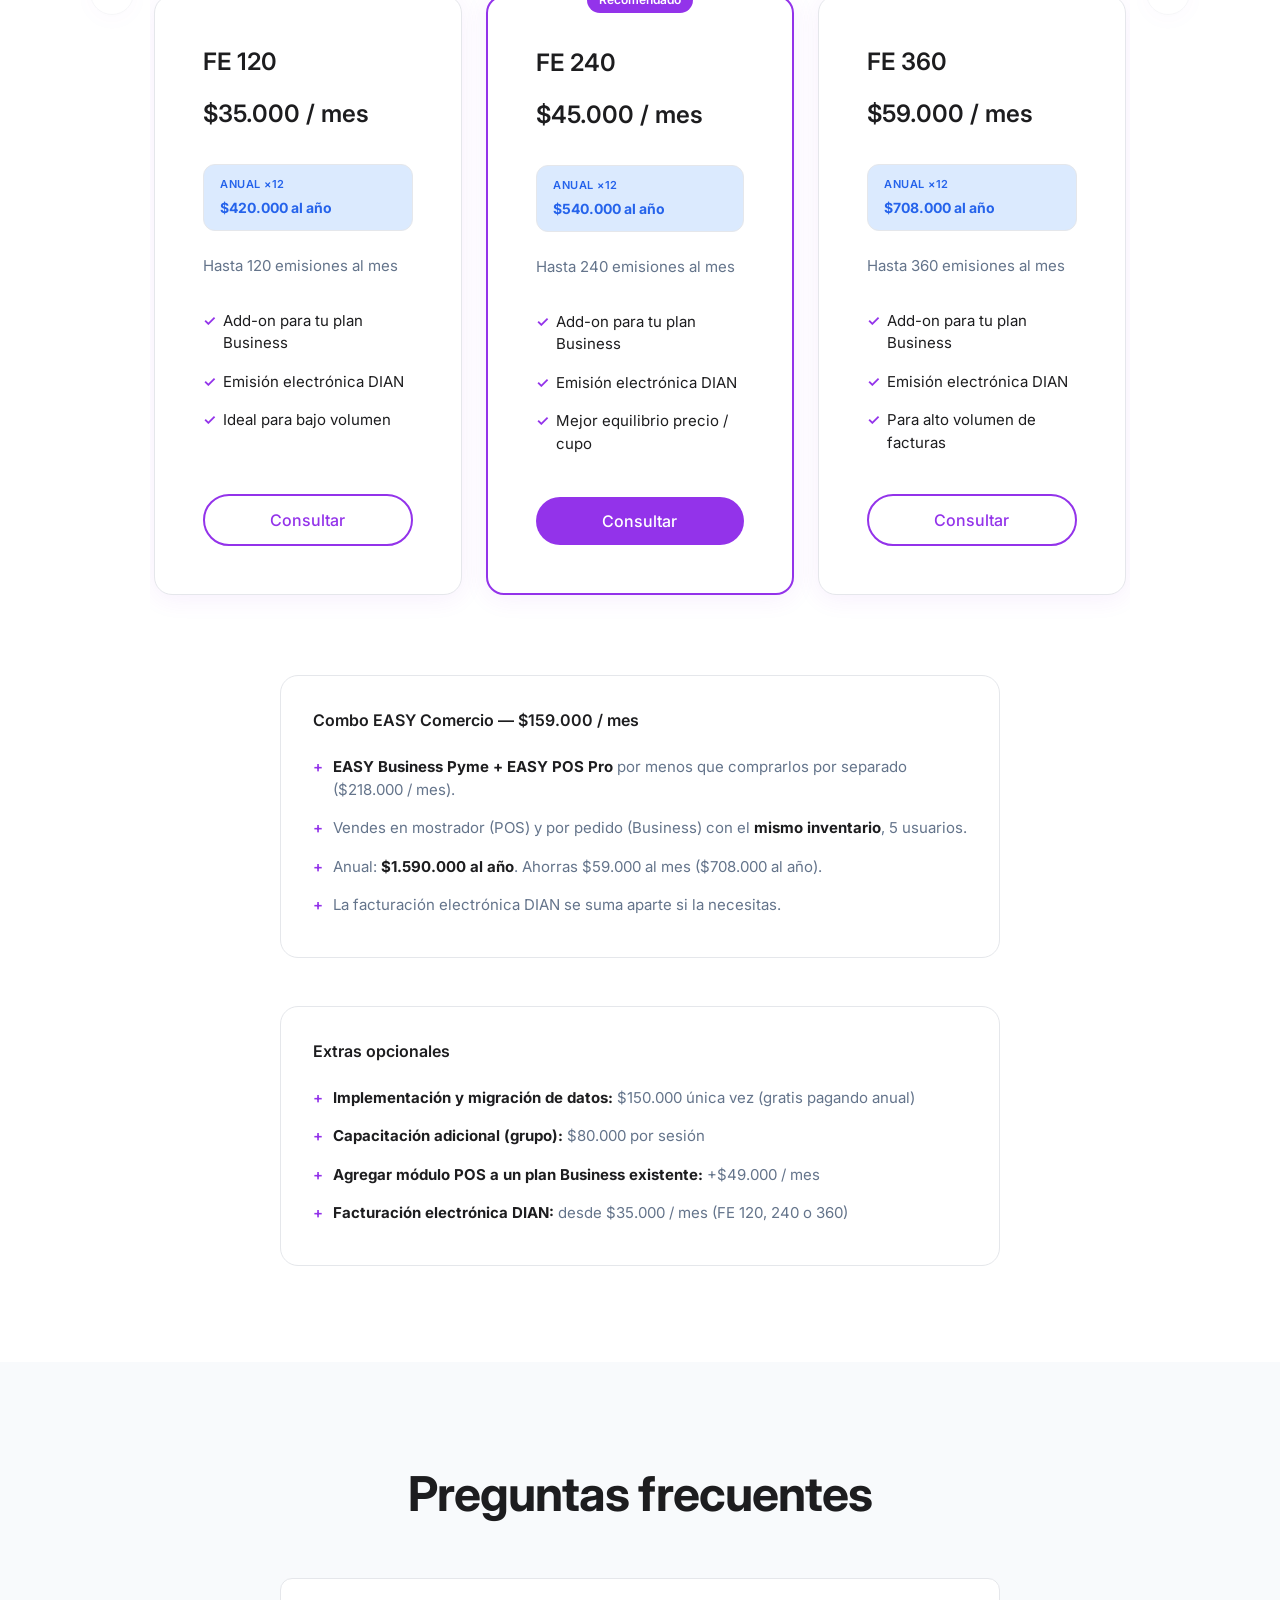
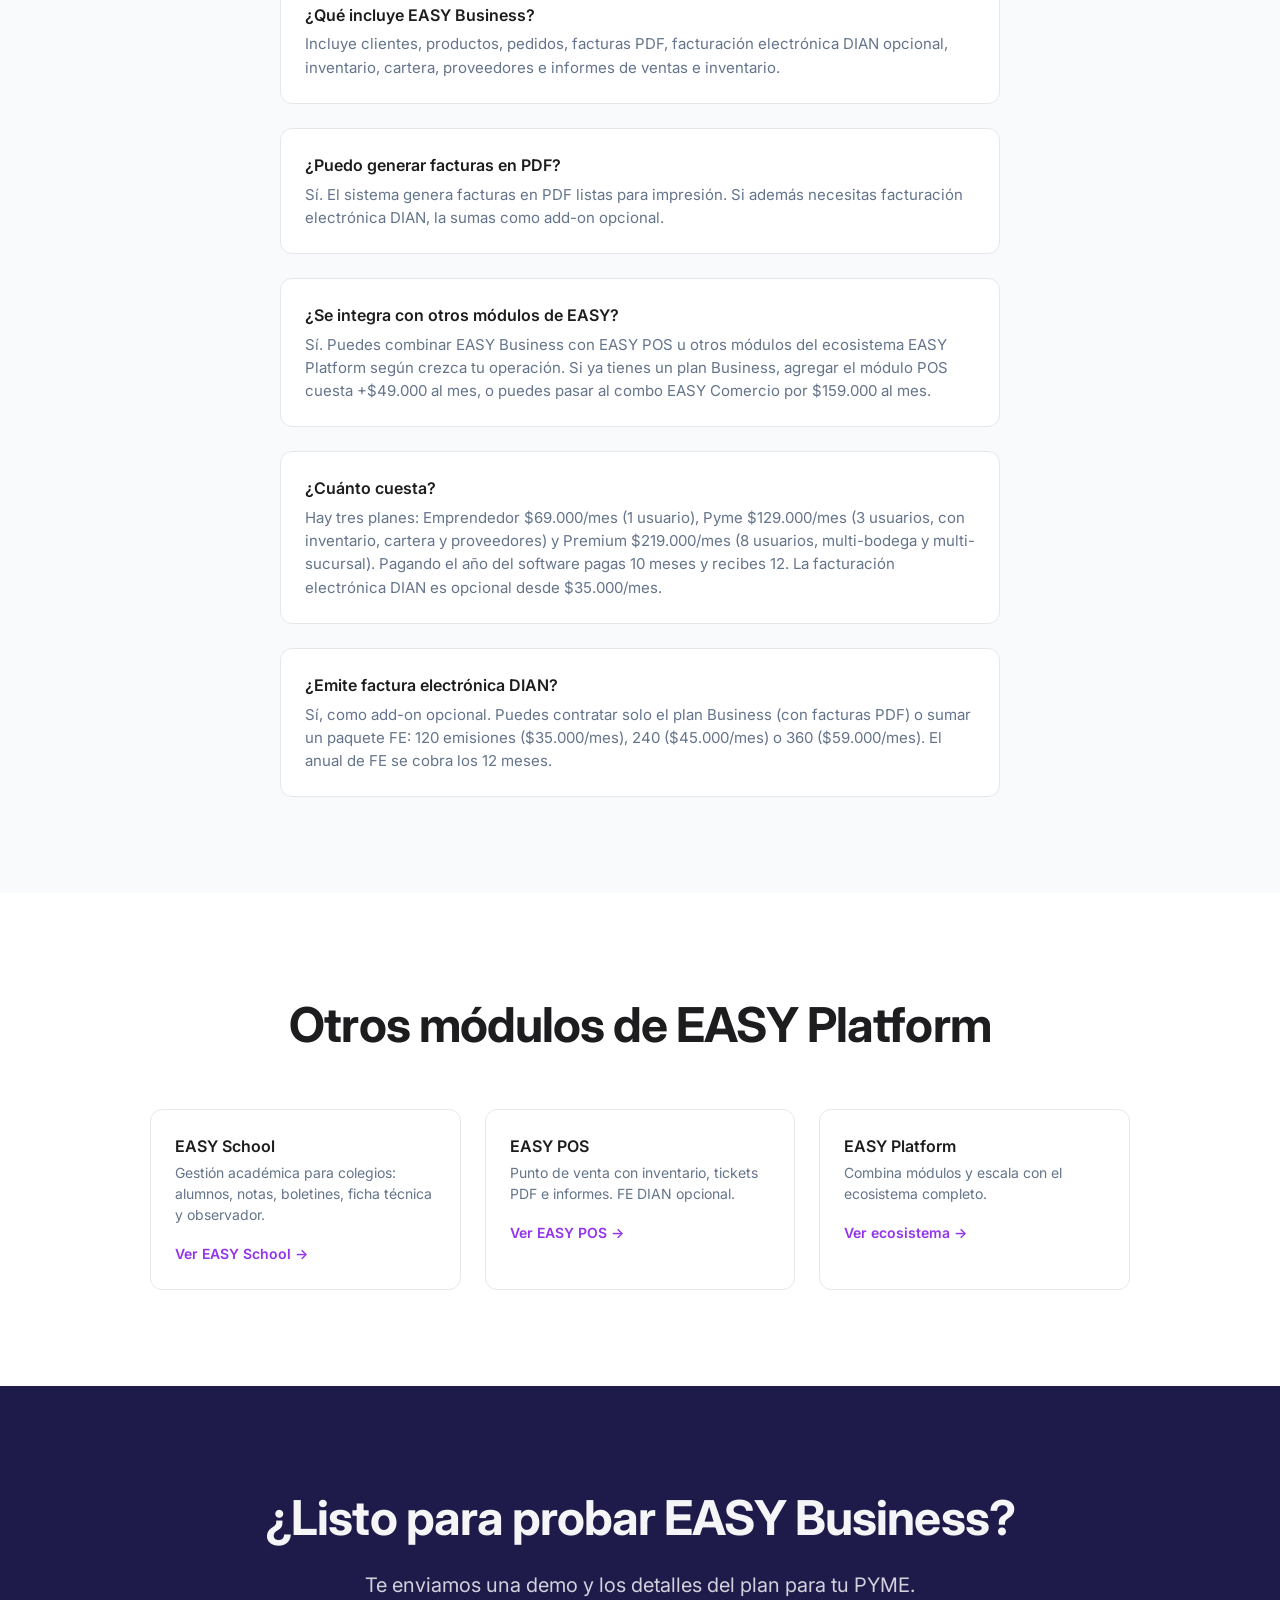
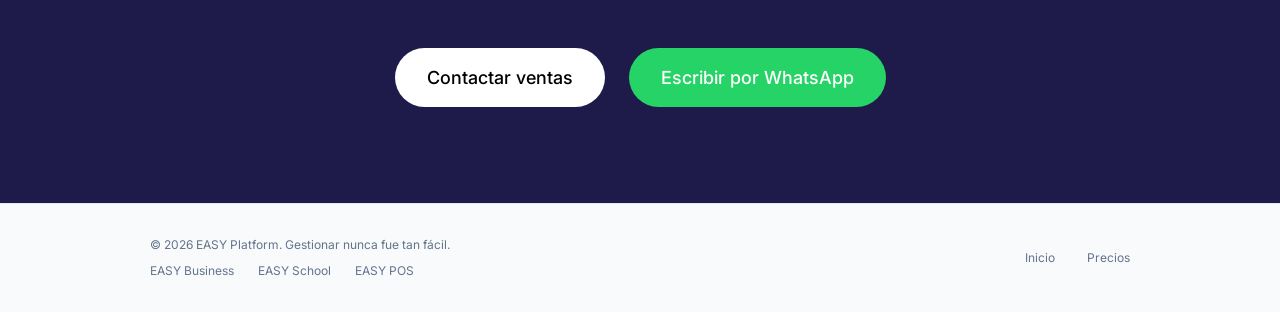
==== commit be3bd36f: "Se adicionan precios de FE" ====
--- a/easy-business/index.html
+++ b/easy-business/index.html
@@ -3,9 +3,9 @@
 <head>
   <meta charset="UTF-8">
   <meta name="viewport" content="width=device-width, initial-scale=1.0">
-  <title>EASY Business | ERP para PYMES con inventario, cartera y facturas PDF</title>
-  <meta name="description" content="EASY Business es un ERP para PYMES en Colombia. Gestiona clientes, productos, pedidos, facturas PDF, inventario, cartera, proveedores e informes. Planes desde $69.000/mes.">
-  <meta name="keywords" content="ERP PYMES Colombia, software inventario, cuentas por cobrar, facturas PDF, gestión de cartera, EASY Business">
+  <title>EASY Business | ERP para PYMES con inventario, cartera y facturación electrónica</title>
+  <meta name="description" content="EASY Business es un ERP para PYMES en Colombia. Gestiona clientes, productos, pedidos, facturas PDF, facturación electrónica DIAN, inventario, cartera, proveedores e informes. Planes desde $69.000/mes.">
+  <meta name="keywords" content="ERP PYMES Colombia, software inventario, cuentas por cobrar, facturas PDF, facturación electrónica DIAN, gestión de cartera, EASY Business">
   <meta name="author" content="EASY Platform">
   <meta name="robots" content="index, follow">
   <link rel="canonical" href="https://proyectoeasy.net/easy-business/">
@@ -18,20 +18,20 @@
   <meta property="og:locale" content="es_CO">
   <meta property="og:site_name" content="EASY Platform">
   <meta property="og:title" content="EASY Business | ERP para PYMES">
-  <meta property="og:description" content="Centraliza clientes, inventario, ventas, cartera y facturas PDF en un solo ERP para pequeñas y medianas empresas.">
+  <meta property="og:description" content="Centraliza clientes, inventario, ventas, cartera, facturas PDF y facturación electrónica DIAN en un solo ERP para PYMES.">
   <meta property="og:url" content="https://proyectoeasy.net/easy-business/">
   <meta property="og:image" content="https://proyectoeasy.net/assets/showcase-dashboard.png">
   <meta property="og:image:alt" content="Panel de EASY Business con ventas, recaudo y cartera">
 
   <meta name="twitter:card" content="summary_large_image">
   <meta name="twitter:title" content="EASY Business | ERP para PYMES">
-  <meta name="twitter:description" content="ERP para PYMES: inventario, cartera, facturas PDF e informes en una sola plataforma.">
+  <meta name="twitter:description" content="ERP para PYMES: inventario, cartera, facturas PDF, facturación electrónica e informes.">
   <meta name="twitter:image" content="https://proyectoeasy.net/assets/showcase-dashboard.png">
 
   <link rel="preconnect" href="https://fonts.googleapis.com">
   <link rel="preconnect" href="https://fonts.gstatic.com" crossorigin>
   <link href="https://fonts.googleapis.com/css2?family=Inter:wght@300;400;500;600;700&family=Space+Grotesk:wght@500;600;700&display=swap" rel="stylesheet">
-  <link rel="stylesheet" href="../styles.css">
+  <link rel="stylesheet" href="../styles.css?v=1.1">
 
   <script type="application/ld+json">
   {
@@ -51,7 +51,7 @@
         "applicationSubCategory": "ERP",
         "operatingSystem": "Web",
         "url": "https://proyectoeasy.net/easy-business/",
-        "description": "ERP para PYMES con clientes, productos, pedidos, facturas PDF, inventario, cartera, proveedores e informes.",
+        "description": "ERP para PYMES con clientes, productos, pedidos, facturas PDF, facturación electrónica DIAN opcional, inventario, cartera, proveedores e informes.",
         "offers": {
           "@type": "AggregateOffer",
           "lowPrice": "69000",
@@ -73,7 +73,7 @@
             "name": "¿Qué incluye EASY Business?",
             "acceptedAnswer": {
               "@type": "Answer",
-              "text": "Incluye gestión de clientes, productos, pedidos, facturas PDF, inventario, cartera, proveedores e informes de ventas e inventario."
+              "text": "Incluye gestión de clientes, productos, pedidos, facturas PDF, facturación electrónica DIAN opcional, inventario, cartera, proveedores e informes de ventas e inventario."
             }
           },
           {
@@ -81,7 +81,7 @@
             "name": "¿Puedo generar facturas en PDF?",
             "acceptedAnswer": {
               "@type": "Answer",
-              "text": "Sí. EASY Business genera facturas en PDF listas para impresión y entrega al cliente."
+              "text": "Sí. EASY Business genera facturas en PDF listas para impresión y entrega al cliente. Si necesitas facturación electrónica DIAN, puedes sumarla como add-on opcional."
             }
           },
           {
@@ -97,7 +97,7 @@
             "name": "¿EASY Business emite factura electrónica DIAN?",
             "acceptedAnswer": {
               "@type": "Answer",
-              "text": "Hoy no. La facturación electrónica DIAN está en el roadmap. EASY Business genera facturas en PDF listas para imprimir y te permite saber qué vendiste, qué te deben y qué te queda en bodega."
+              "text": "Sí, como add-on opcional. Puedes contratar solo el plan de software (con facturas PDF) o sumar un paquete FE: 120 emisiones ($35.000/mes), 240 ($45.000/mes) o 360 ($59.000/mes). El anual de FE se cobra los 12 meses."
             }
           }
         ]
@@ -130,8 +130,8 @@
     <div class="module-hero-content">
       <p class="module-breadcrumb"><a href="../">Inicio</a> / EASY Business</p>
       <p class="module-badge module-badge-business">ERP para PYMES</p>
-      <h1>Software ERP para PYMES: clientes, inventario, cartera y facturas PDF</h1>
-      <p class="module-hero-lead">EASY Business centraliza la operación de tu negocio en un solo sistema. Controla ventas, stock, cuentas por cobrar y genera facturas listas para imprimir, sin depender de hojas de cálculo.</p>
+      <h1>Software ERP para PYMES: inventario, cartera y facturación electrónica</h1>
+      <p class="module-hero-lead">EASY Business centraliza la operación de tu negocio en un solo sistema. Controla ventas, stock y cuentas por cobrar, genera facturas en PDF y suma facturación electrónica DIAN cuando la necesites.</p>
       <div class="module-hero-ctas">
         <a href="#contacto" class="btn btn-primary">Solicitar demo</a>
         <a href="https://app.proyectoeasy.net/" target="_blank" rel="noopener noreferrer" class="btn btn-secondary">Acceder</a>
@@ -160,6 +160,10 @@
           <p>Genera facturas en PDF listas para impresión y entrega al cliente.</p>
         </article>
         <article class="module-feature-item">
+          <h3>Facturación electrónica</h3>
+          <p>Emisión DIAN opcional según el volumen de facturas de tu negocio.</p>
+        </article>
+        <article class="module-feature-item">
           <h3>Inventario</h3>
           <p>Control de stock, entradas, salidas y alertas cuando el inventario baja.</p>
         </article>
@@ -186,7 +190,7 @@
   <section class="module-pricing-section" id="precio">
     <div class="module-pricing-inner-wide">
       <h2 class="section-title">Planes de EASY Business</h2>
-      <p class="section-desc">Tres escalones según usuarios y módulos. Pago anual: pagas 10 meses y recibes 12.</p>
+      <p class="section-desc">Tres escalones según usuarios y módulos. Pago anual del software: pagas 10 meses y recibes 12. Facturación electrónica DIAN opcional.</p>
       <div class="easy-carousel" data-easy-carousel>
         <button type="button" class="easy-carousel-nav" aria-label="Ver plan anterior" data-easy-carousel-prev>
           <span aria-hidden="true">‹</span>
@@ -207,6 +211,7 @@
               <li>Productos: catálogo, precios y categorías</li>
               <li>Pedidos: registro y seguimiento</li>
               <li>Facturas en PDF listas para impresión</li>
+              <li>Facturación electrónica DIAN opcional</li>
               <li>Informe básico de ventas</li>
               <li>Soporte en español por WhatsApp</li>
             </ul>
@@ -229,6 +234,7 @@
               <li>Cartera: cuentas por cobrar, pagos y cartera vencida</li>
               <li>Proveedores: gestión de proveedores y compras</li>
               <li>Informes de ventas e inventario</li>
+              <li>Facturación electrónica DIAN opcional</li>
               <li>Soporte prioritario</li>
             </ul>
             <a href="#contacto" class="btn btn-primary">Consultar</a>
@@ -249,6 +255,7 @@
               <li>Informes gerenciales y dashboard de tendencias</li>
               <li>Roles y permisos por usuario</li>
               <li>Capacitación incluida (2 sesiones)</li>
+              <li>Facturación electrónica DIAN opcional</li>
               <li>Soporte prioritario con SLA</li>
             </ul>
             <a href="#contacto" class="btn btn-outline">Consultar</a>
@@ -258,12 +265,79 @@
           <span aria-hidden="true">›</span>
         </button>
       </div>
+      <div class="school-pricing-block" id="planes-fe">
+        <h3 class="section-title">Facturación electrónica DIAN (opcional)</h3>
+        <p class="section-desc">Si no la necesitas, contratas solo el plan Business. El anual de FE se cobra los 12 meses (sin 2 meses gratis).</p>
+        <div class="easy-carousel" data-easy-carousel>
+          <button type="button" class="easy-carousel-nav" aria-label="Paquete FE anterior" data-easy-carousel-prev>
+            <span aria-hidden="true">‹</span>
+          </button>
+          <div class="easy-carousel-track" data-easy-carousel-track tabindex="0" role="region" aria-label="Paquetes de facturación electrónica">
+            <div class="pricing-card">
+              <h3>FE 120</h3>
+              <div class="price">
+                <span class="price-custom">$35.000 / mes</span>
+              </div>
+              <p class="price-annual">
+                <span class="price-annual-badge">Anual ×12</span>
+                <strong>$420.000 al año</strong>
+              </p>
+              <p class="price-desc">Hasta 120 emisiones al mes</p>
+              <ul class="price-features">
+                <li>Add-on para tu plan Business</li>
+                <li>Emisión electrónica DIAN</li>
+                <li>Ideal para bajo volumen</li>
+              </ul>
+              <a href="#contacto" class="btn btn-outline">Consultar</a>
+            </div>
+            <div class="pricing-card pricing-card-featured">
+              <span class="badge">Recomendado</span>
+              <h3>FE 240</h3>
+              <div class="price">
+                <span class="price-custom">$45.000 / mes</span>
+              </div>
+              <p class="price-annual">
+                <span class="price-annual-badge">Anual ×12</span>
+                <strong>$540.000 al año</strong>
+              </p>
+              <p class="price-desc">Hasta 240 emisiones al mes</p>
+              <ul class="price-features">
+                <li>Add-on para tu plan Business</li>
+                <li>Emisión electrónica DIAN</li>
+                <li>Mejor equilibrio precio / cupo</li>
+              </ul>
+              <a href="#contacto" class="btn btn-primary">Consultar</a>
+            </div>
+            <div class="pricing-card">
+              <h3>FE 360</h3>
+              <div class="price">
+                <span class="price-custom">$59.000 / mes</span>
+              </div>
+              <p class="price-annual">
+                <span class="price-annual-badge">Anual ×12</span>
+                <strong>$708.000 al año</strong>
+              </p>
+              <p class="price-desc">Hasta 360 emisiones al mes</p>
+              <ul class="price-features">
+                <li>Add-on para tu plan Business</li>
+                <li>Emisión electrónica DIAN</li>
+                <li>Para alto volumen de facturas</li>
+              </ul>
+              <a href="#contacto" class="btn btn-outline">Consultar</a>
+            </div>
+          </div>
+          <button type="button" class="easy-carousel-nav" aria-label="Paquete FE siguiente" data-easy-carousel-next>
+            <span aria-hidden="true">›</span>
+          </button>
+        </div>
+      </div>
       <div class="school-pricing-extras">
         <h4>Combo EASY Comercio — $159.000 / mes</h4>
         <ul>
           <li><strong>EASY Business Pyme + EASY POS Pro</strong> por menos que comprarlos por separado ($218.000 / mes).</li>
           <li>Vendes en mostrador (POS) y por pedido (Business) con el <strong>mismo inventario</strong>, 5 usuarios.</li>
           <li>Anual: <strong>$1.590.000 al año</strong>. Ahorras $59.000 al mes ($708.000 al año).</li>
+          <li>La facturación electrónica DIAN se suma aparte si la necesitas.</li>
         </ul>
       </div>
       <div class="school-pricing-extras">
@@ -272,6 +346,7 @@
           <li><strong>Implementación y migración de datos:</strong> $150.000 única vez (gratis pagando anual)</li>
           <li><strong>Capacitación adicional (grupo):</strong> $80.000 por sesión</li>
           <li><strong>Agregar módulo POS a un plan Business existente:</strong> +$49.000 / mes</li>
+          <li><strong>Facturación electrónica DIAN:</strong> desde $35.000 / mes (FE 120, 240 o 360)</li>
         </ul>
       </div>
     </div>
@@ -283,11 +358,11 @@
       <div class="module-faq-list">
         <article class="module-faq-item">
           <h3>¿Qué incluye EASY Business?</h3>
-          <p>Incluye clientes, productos, pedidos, facturas PDF, inventario, cartera, proveedores e informes de ventas e inventario.</p>
+          <p>Incluye clientes, productos, pedidos, facturas PDF, facturación electrónica DIAN opcional, inventario, cartera, proveedores e informes de ventas e inventario.</p>
         </article>
         <article class="module-faq-item">
           <h3>¿Puedo generar facturas en PDF?</h3>
-          <p>Sí. El sistema genera facturas en PDF listas para impresión, ideales para entregar a tus clientes.</p>
+          <p>Sí. El sistema genera facturas en PDF listas para impresión. Si además necesitas facturación electrónica DIAN, la sumas como add-on opcional.</p>
         </article>
         <article class="module-faq-item">
           <h3>¿Se integra con otros módulos de EASY?</h3>
@@ -295,11 +370,11 @@
         </article>
         <article class="module-faq-item">
           <h3>¿Cuánto cuesta?</h3>
-          <p>Hay tres planes: Emprendedor $69.000/mes (1 usuario), Pyme $129.000/mes (3 usuarios, con inventario, cartera y proveedores) y Premium $219.000/mes (8 usuarios, multi-bodega y multi-sucursal). Pagando el año completo pagas 10 meses y recibes 12.</p>
+          <p>Hay tres planes: Emprendedor $69.000/mes (1 usuario), Pyme $129.000/mes (3 usuarios, con inventario, cartera y proveedores) y Premium $219.000/mes (8 usuarios, multi-bodega y multi-sucursal). Pagando el año del software pagas 10 meses y recibes 12. La facturación electrónica DIAN es opcional desde $35.000/mes.</p>
         </article>
         <article class="module-faq-item">
           <h3>¿Emite factura electrónica DIAN?</h3>
-          <p>Hoy no: está en el roadmap. Lo que EASY Business sí hace es que sepas exactamente qué vendiste, qué te deben y qué te queda en bodega, con facturas en PDF listas para imprimir y entregar al cliente.</p>
+          <p>Sí, como add-on opcional. Puedes contratar solo el plan Business (con facturas PDF) o sumar un paquete FE: 120 emisiones ($35.000/mes), 240 ($45.000/mes) o 360 ($59.000/mes). El anual de FE se cobra los 12 meses.</p>
         </article>
       </div>
     </div>
@@ -316,7 +391,7 @@
         </a>
         <a href="../easy-pos/" class="module-related-card">
           <h3>EASY POS</h3>
-          <p>Punto de venta e historial de turnos para tu negocio.</p>
+          <p>Punto de venta con inventario, tickets PDF e informes. FE DIAN opcional.</p>
           <span class="module-related-link">Ver EASY POS →</span>
         </a>
         <a href="../" class="module-related-card">
@@ -356,6 +431,6 @@
     </div>
   </footer>
 
-  <script src="../script.js"></script>
+  <script src="../script.js?v=1.1"></script>
 </body>
 </html>
--- a/styles.css
+++ b/styles.css
@@ -986,6 +986,45 @@
 .price-custom {
   font-size: 1.5rem;
   font-weight: 600;
+}
+
+.price-discount {
+  display: inline-block;
+  background: #dc2626;
+  color: #fff;
+  font-size: 0.75rem;
+  font-weight: 700;
+  padding: 0.15rem 0.5rem;
+  border-radius: 980px;
+  vertical-align: middle;
+}
+
+.price-annual-monthly {
+  display: block;
+  margin-top: 0.35rem;
+  font-size: 0.8125rem;
+  color: var(--color-text-muted);
+}
+
+.price-annual .price-discount {
+  margin-right: 0.35rem;
+}
+
+.price-annual s {
+  color: var(--color-text-muted);
+  margin-right: 0.25rem;
+  text-decoration: none;
+  position: relative;
+  display: inline-block;
+}
+
+.price-annual s::after {
+  content: "";
+  position: absolute;
+  left: 0;
+  right: 0;
+  top: 37%;
+  border-top: 1.5px solid currentColor;
 }
 
 .price-annual {
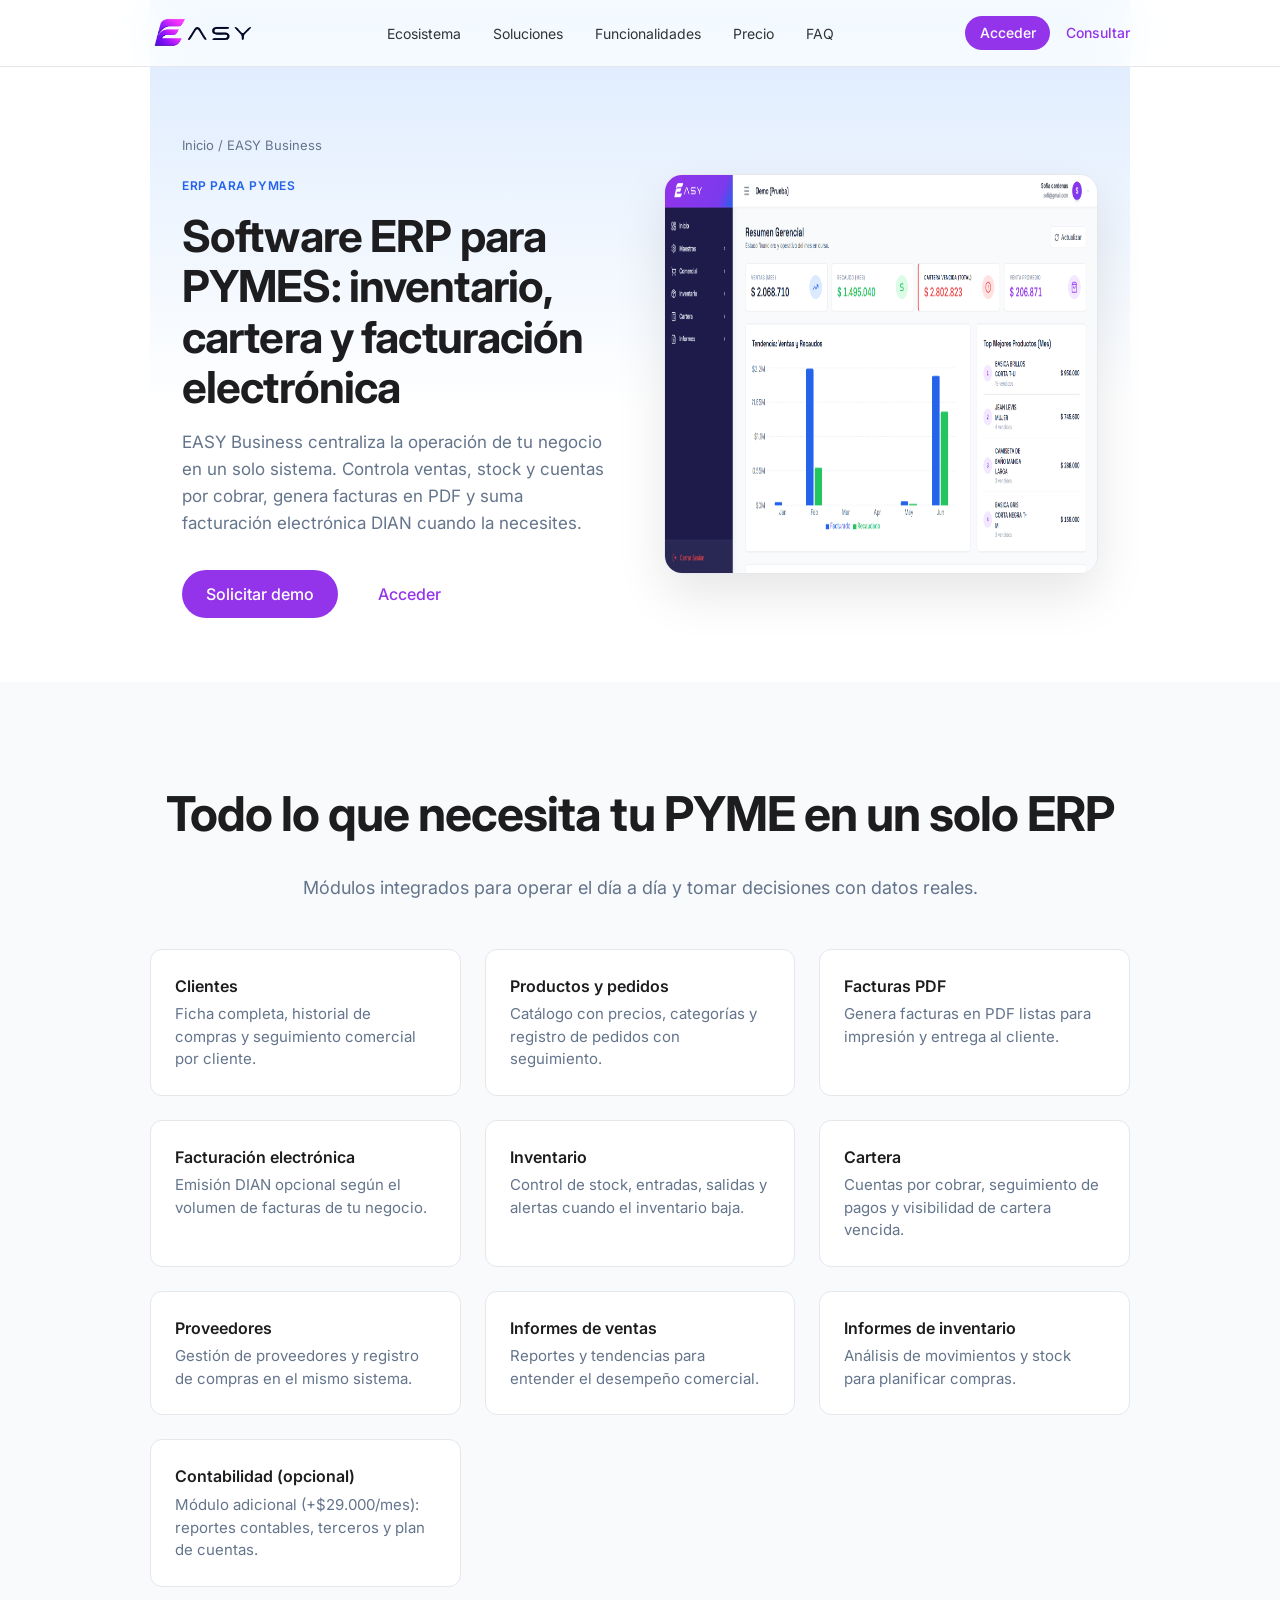
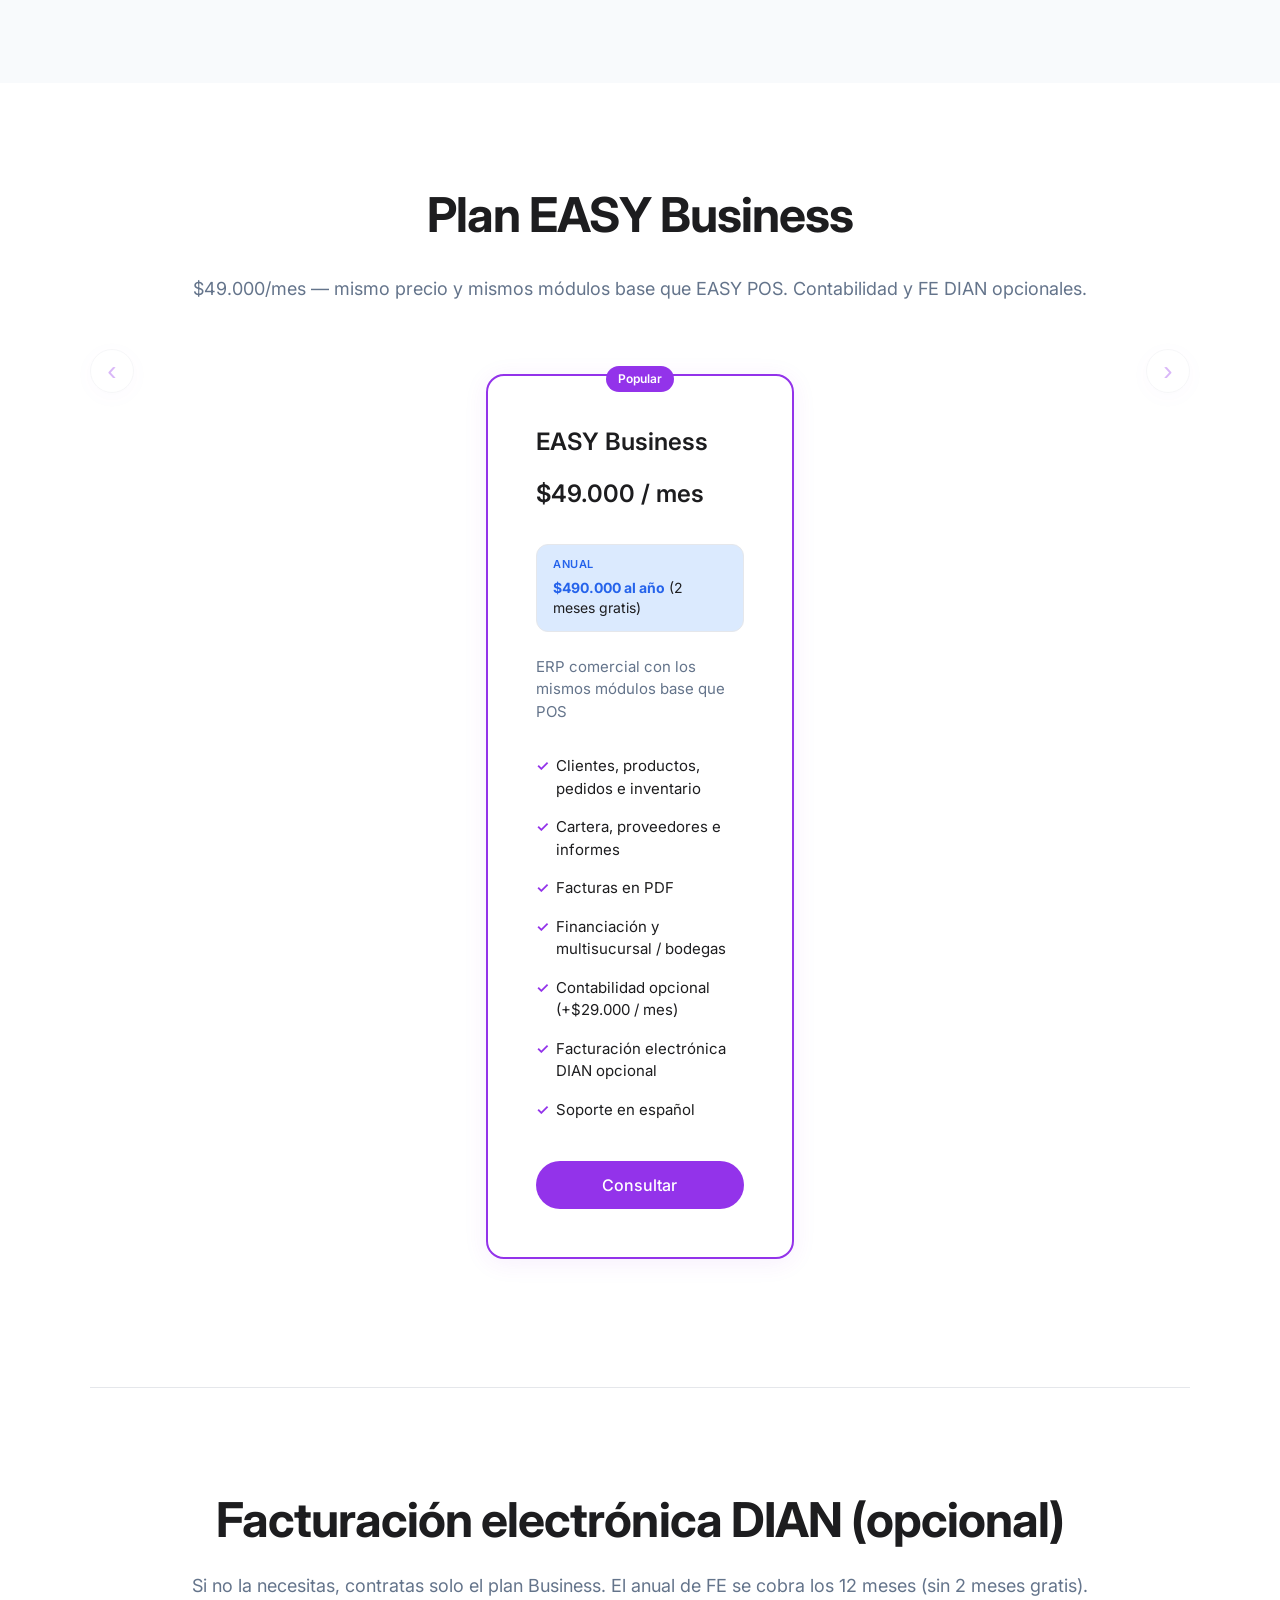
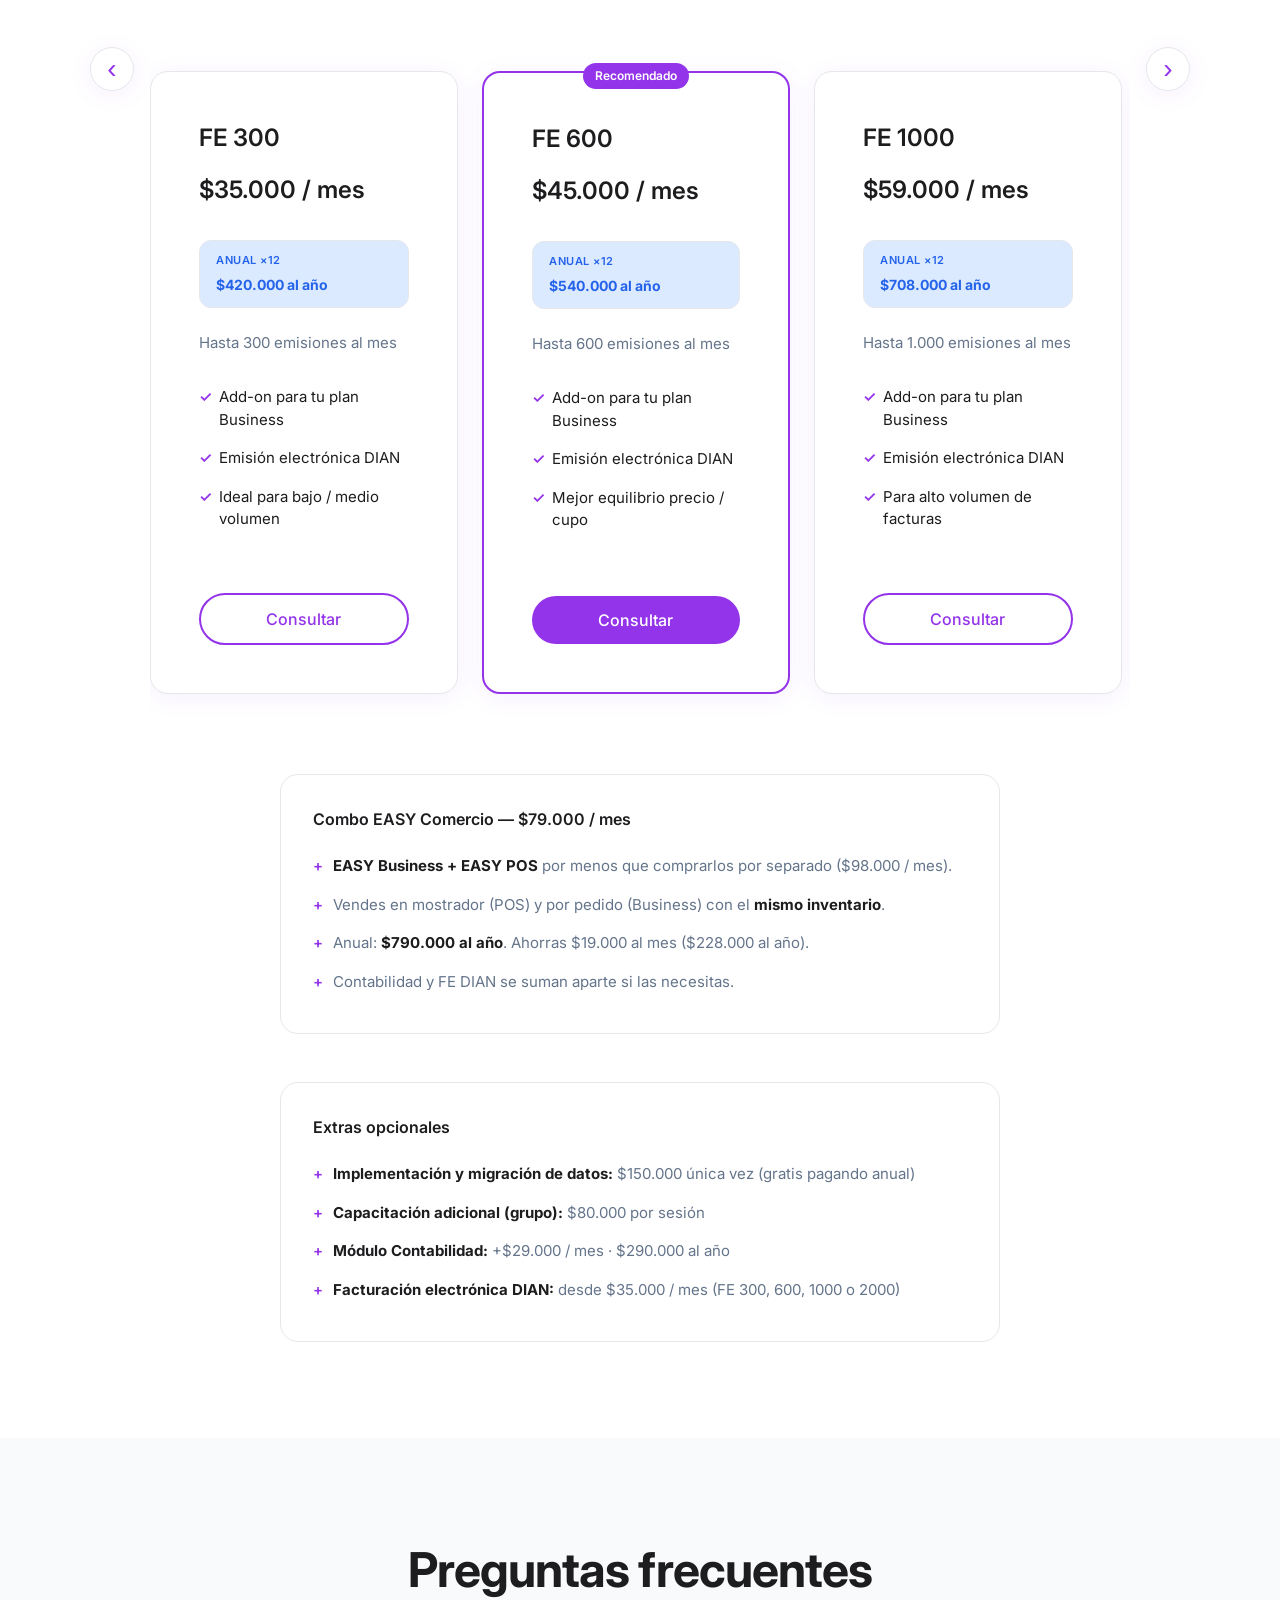
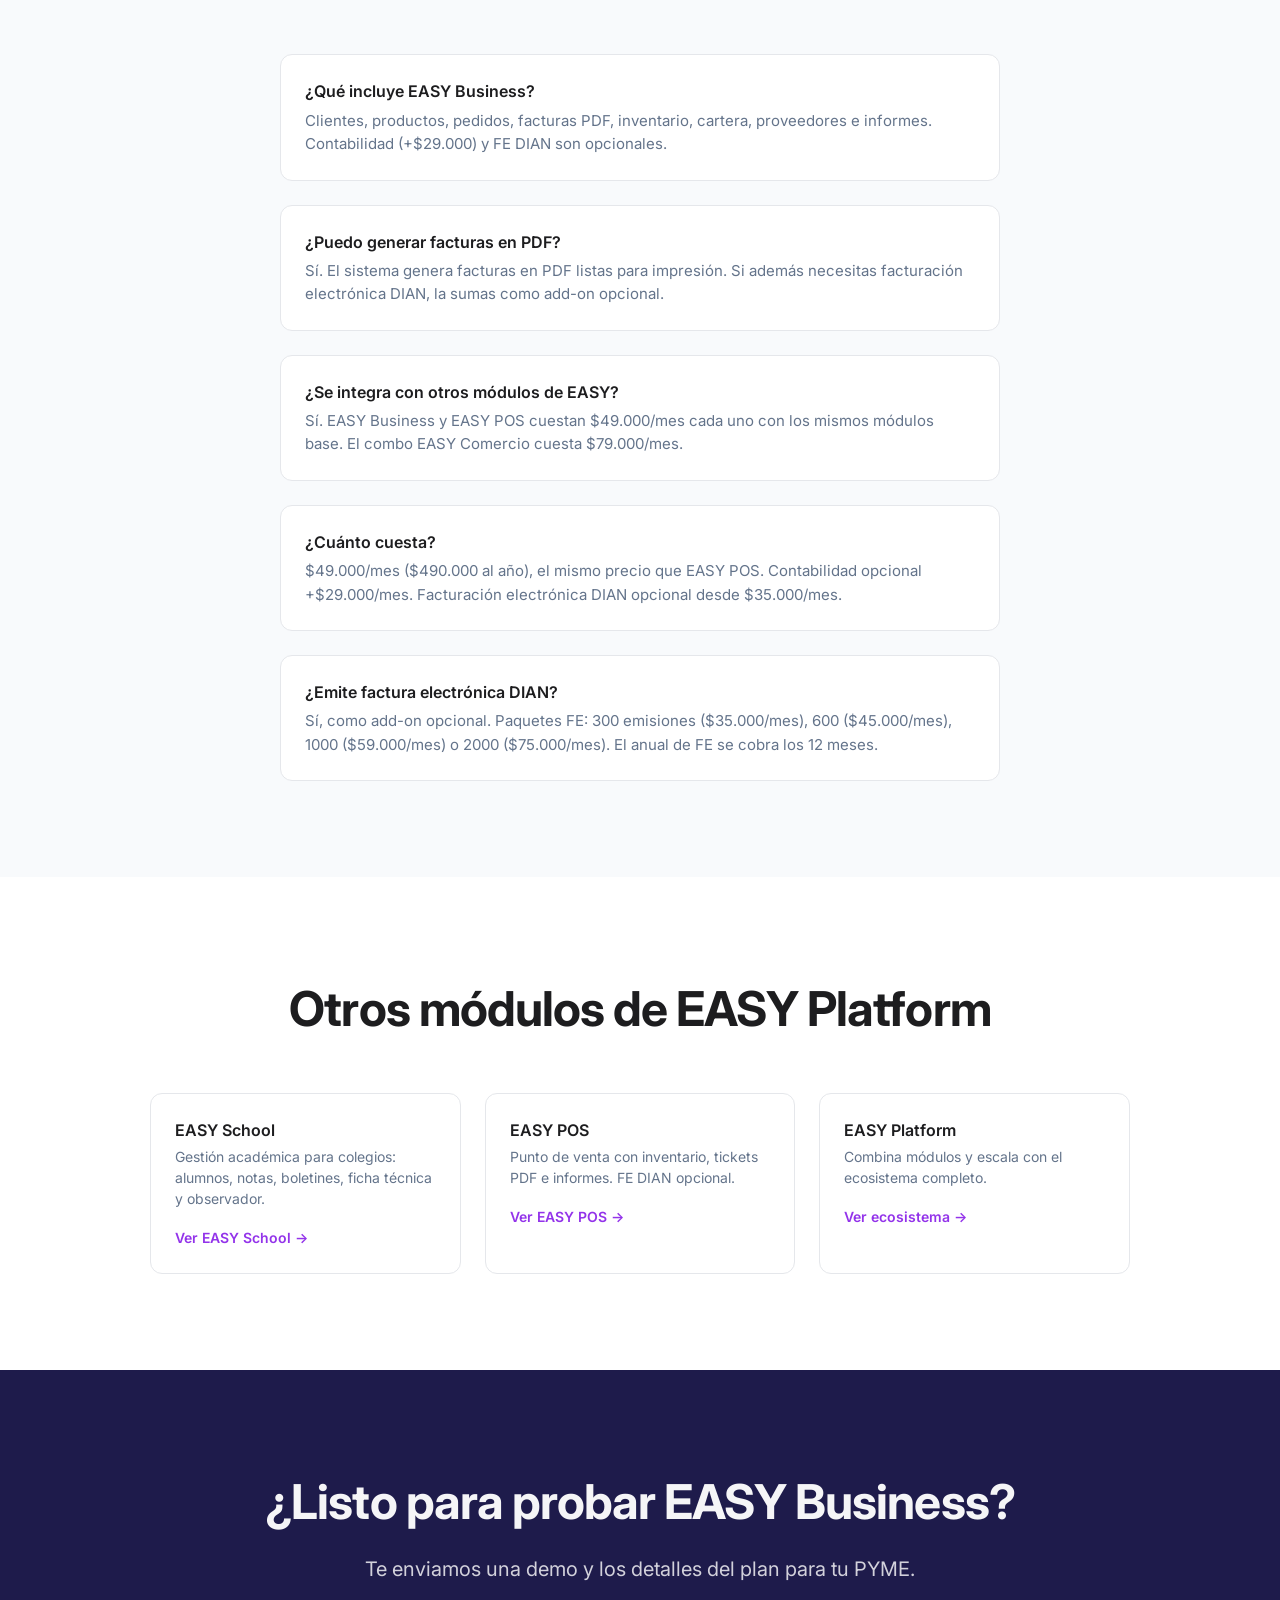
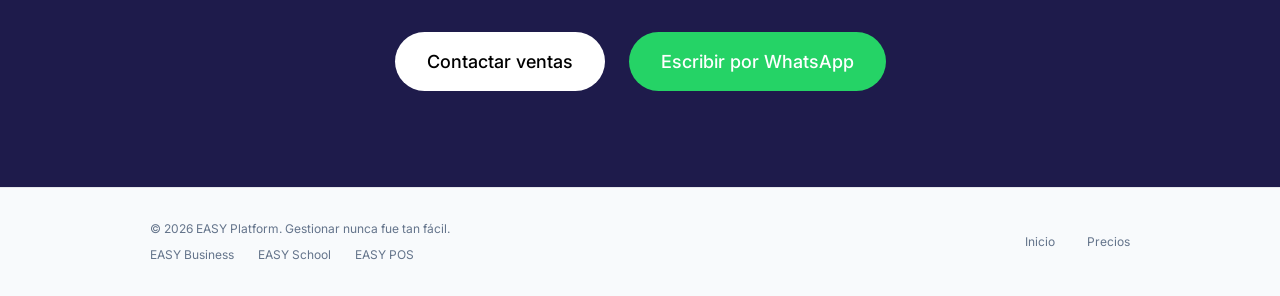
==== commit c0a29299: "Se ajusta el plan de precios" ====
--- a/easy-business/index.html
+++ b/easy-business/index.html
@@ -4,7 +4,7 @@
   <meta charset="UTF-8">
   <meta name="viewport" content="width=device-width, initial-scale=1.0">
   <title>EASY Business | ERP para PYMES con inventario, cartera y facturación electrónica</title>
-  <meta name="description" content="EASY Business es un ERP para PYMES en Colombia. Gestiona clientes, productos, pedidos, facturas PDF, facturación electrónica DIAN, inventario, cartera, proveedores e informes. Planes desde $69.000/mes.">
+  <meta name="description" content="EASY Business es un ERP para PYMES en Colombia. Clientes, productos, pedidos, inventario, cartera e informes por $49.000/mes. Contabilidad y facturación electrónica DIAN opcionales.">
   <meta name="keywords" content="ERP PYMES Colombia, software inventario, cuentas por cobrar, facturas PDF, facturación electrónica DIAN, gestión de cartera, EASY Business">
   <meta name="author" content="EASY Platform">
   <meta name="robots" content="index, follow">
@@ -51,13 +51,11 @@
         "applicationSubCategory": "ERP",
         "operatingSystem": "Web",
         "url": "https://proyectoeasy.net/easy-business/",
-        "description": "ERP para PYMES con clientes, productos, pedidos, facturas PDF, facturación electrónica DIAN opcional, inventario, cartera, proveedores e informes.",
+        "description": "ERP para PYMES con clientes, productos, pedidos, facturas PDF, inventario, cartera, proveedores e informes. Contabilidad y facturación electrónica DIAN opcionales. $49.000/mes.",
         "offers": {
-          "@type": "AggregateOffer",
-          "lowPrice": "69000",
-          "highPrice": "219000",
-          "priceCurrency": "COP",
-          "offerCount": "3"
+          "@type": "Offer",
+          "price": "49000",
+          "priceCurrency": "COP"
         },
         "provider": {
           "@type": "Organization",
@@ -73,7 +71,7 @@
             "name": "¿Qué incluye EASY Business?",
             "acceptedAnswer": {
               "@type": "Answer",
-              "text": "Incluye gestión de clientes, productos, pedidos, facturas PDF, facturación electrónica DIAN opcional, inventario, cartera, proveedores e informes de ventas e inventario."
+              "text": "Incluye clientes, productos, pedidos, facturas PDF, inventario, cartera, proveedores e informes. Contabilidad (+$29.000) y facturación electrónica DIAN son opcionales."
             }
           },
           {
@@ -89,7 +87,7 @@
             "name": "¿Cuánto cuesta EASY Business?",
             "acceptedAnswer": {
               "@type": "Answer",
-              "text": "Hay 3 planes: Emprendedor ($69.000/mes, 1 usuario), Pyme ($129.000/mes, 3 usuarios con inventario, cartera y proveedores) y Premium ($219.000/mes, 8 usuarios con multi-bodega y multi-sucursal). Pagando anual ahorras 2 meses."
+              "text": "EASY Business cuesta $49.000/mes ($490.000 al año), el mismo precio que EASY POS y con los mismos módulos base. Contabilidad opcional +$29.000/mes. FE DIAN opcional desde $35.000/mes."
             }
           },
           {
@@ -97,7 +95,7 @@
             "name": "¿EASY Business emite factura electrónica DIAN?",
             "acceptedAnswer": {
               "@type": "Answer",
-              "text": "Sí, como add-on opcional. Puedes contratar solo el plan de software (con facturas PDF) o sumar un paquete FE: 120 emisiones ($35.000/mes), 240 ($45.000/mes) o 360 ($59.000/mes). El anual de FE se cobra los 12 meses."
+              "text": "Sí, como add-on opcional. Paquetes FE: 300 emisiones ($35.000/mes), 600 ($45.000/mes), 1000 ($59.000/mes) o 2000 ($75.000/mes). El anual de FE se cobra los 12 meses."
             }
           }
         ]
@@ -183,82 +181,44 @@
           <h3>Informes de inventario</h3>
           <p>Análisis de movimientos y stock para planificar compras.</p>
         </article>
+        <article class="module-feature-item">
+          <h3>Contabilidad (opcional)</h3>
+          <p>Módulo adicional (+$29.000/mes): reportes contables, terceros y plan de cuentas.</p>
+        </article>
       </div>
     </div>
   </section>
 
   <section class="module-pricing-section" id="precio">
     <div class="module-pricing-inner-wide">
-      <h2 class="section-title">Planes de EASY Business</h2>
-      <p class="section-desc">Tres escalones según usuarios y módulos. Pago anual del software: pagas 10 meses y recibes 12. Facturación electrónica DIAN opcional.</p>
+      <h2 class="section-title">Plan EASY Business</h2>
+      <p class="section-desc">$49.000/mes — mismo precio y mismos módulos base que EASY POS. Contabilidad y FE DIAN opcionales.</p>
       <div class="easy-carousel" data-easy-carousel>
         <button type="button" class="easy-carousel-nav" aria-label="Ver plan anterior" data-easy-carousel-prev>
           <span aria-hidden="true">‹</span>
         </button>
-        <div class="easy-carousel-track" data-easy-carousel-track tabindex="0" role="region" aria-label="Planes de EASY Business">
-          <div class="pricing-card">
-            <h3>Emprendedor</h3>
+        <div class="easy-carousel-track" data-easy-carousel-track tabindex="0" role="region" aria-label="Plan EASY Business">
+          <div class="pricing-card pricing-card-featured">
+            <span class="badge">Popular</span>
+            <h3>EASY Business</h3>
             <div class="price">
-              <span class="price-custom">$69.000 / mes</span>
+              <span class="price-custom">$49.000 / mes</span>
             </div>
             <p class="price-annual">
               <span class="price-annual-badge">Anual</span>
-              <strong>$690.000 al año</strong> (2 meses gratis)
+              <strong>$490.000 al año</strong> (2 meses gratis)
             </p>
-            <p class="price-desc">1 usuario. Para el negocio que hoy factura en cuaderno o Excel.</p>
+            <p class="price-desc">ERP comercial con los mismos módulos base que POS</p>
             <ul class="price-features">
-              <li>Clientes: ficha, historial y seguimiento</li>
-              <li>Productos: catálogo, precios y categorías</li>
-              <li>Pedidos: registro y seguimiento</li>
-              <li>Facturas en PDF listas para impresión</li>
+              <li>Clientes, productos, pedidos e inventario</li>
+              <li>Cartera, proveedores e informes</li>
+              <li>Facturas en PDF</li>
+              <li>Financiación y multisucursal / bodegas</li>
+              <li>Contabilidad opcional (+$29.000 / mes)</li>
               <li>Facturación electrónica DIAN opcional</li>
-              <li>Informe básico de ventas</li>
-              <li>Soporte en español por WhatsApp</li>
-            </ul>
-            <a href="#contacto" class="btn btn-outline">Consultar</a>
-          </div>
-          <div class="pricing-card pricing-card-featured">
-            <span class="badge">Popular</span>
-            <h3>Pyme</h3>
-            <div class="price">
-              <span class="price-custom">$129.000 / mes</span>
-            </div>
-            <p class="price-annual">
-              <span class="price-annual-badge">Anual</span>
-              <strong>$1.290.000 al año</strong> (2 meses gratis)
-            </p>
-            <p class="price-desc">3 usuarios. Para el negocio que ya vende y necesita control de plata y stock.</p>
-            <ul class="price-features">
-              <li>Todo lo del plan Emprendedor</li>
-              <li>Inventario: stock, entradas, salidas y alertas de mínimos</li>
-              <li>Cartera: cuentas por cobrar, pagos y cartera vencida</li>
-              <li>Proveedores: gestión de proveedores y compras</li>
-              <li>Informes de ventas e inventario</li>
-              <li>Facturación electrónica DIAN opcional</li>
-              <li>Soporte prioritario</li>
+              <li>Soporte en español</li>
             </ul>
             <a href="#contacto" class="btn btn-primary">Consultar</a>
-          </div>
-          <div class="pricing-card">
-            <h3>Premium</h3>
-            <div class="price">
-              <span class="price-custom">$219.000 / mes</span>
-            </div>
-            <p class="price-annual">
-              <span class="price-annual-badge">Anual</span>
-              <strong>$2.190.000 al año</strong> (2 meses gratis)
-            </p>
-            <p class="price-desc">8 usuarios. Para negocios con varias sucursales o bodegas.</p>
-            <ul class="price-features">
-              <li>Todo lo del plan Pyme</li>
-              <li>Multi-bodega y multi-sucursal</li>
-              <li>Informes gerenciales y dashboard de tendencias</li>
-              <li>Roles y permisos por usuario</li>
-              <li>Capacitación incluida (2 sesiones)</li>
-              <li>Facturación electrónica DIAN opcional</li>
-              <li>Soporte prioritario con SLA</li>
-            </ul>
-            <a href="#contacto" class="btn btn-outline">Consultar</a>
           </div>
         </div>
         <button type="button" class="easy-carousel-nav" aria-label="Ver plan siguiente" data-easy-carousel-next>
@@ -274,7 +234,7 @@
           </button>
           <div class="easy-carousel-track" data-easy-carousel-track tabindex="0" role="region" aria-label="Paquetes de facturación electrónica">
             <div class="pricing-card">
-              <h3>FE 120</h3>
+              <h3>FE 300</h3>
               <div class="price">
                 <span class="price-custom">$35.000 / mes</span>
               </div>
@@ -282,17 +242,17 @@
                 <span class="price-annual-badge">Anual ×12</span>
                 <strong>$420.000 al año</strong>
               </p>
-              <p class="price-desc">Hasta 120 emisiones al mes</p>
+              <p class="price-desc">Hasta 300 emisiones al mes</p>
               <ul class="price-features">
                 <li>Add-on para tu plan Business</li>
                 <li>Emisión electrónica DIAN</li>
-                <li>Ideal para bajo volumen</li>
+                <li>Ideal para bajo / medio volumen</li>
               </ul>
               <a href="#contacto" class="btn btn-outline">Consultar</a>
             </div>
             <div class="pricing-card pricing-card-featured">
               <span class="badge">Recomendado</span>
-              <h3>FE 240</h3>
+              <h3>FE 600</h3>
               <div class="price">
                 <span class="price-custom">$45.000 / mes</span>
               </div>
@@ -300,7 +260,7 @@
                 <span class="price-annual-badge">Anual ×12</span>
                 <strong>$540.000 al año</strong>
               </p>
-              <p class="price-desc">Hasta 240 emisiones al mes</p>
+              <p class="price-desc">Hasta 600 emisiones al mes</p>
               <ul class="price-features">
                 <li>Add-on para tu plan Business</li>
                 <li>Emisión electrónica DIAN</li>
@@ -309,7 +269,7 @@
               <a href="#contacto" class="btn btn-primary">Consultar</a>
             </div>
             <div class="pricing-card">
-              <h3>FE 360</h3>
+              <h3>FE 1000</h3>
               <div class="price">
                 <span class="price-custom">$59.000 / mes</span>
               </div>
@@ -317,11 +277,28 @@
                 <span class="price-annual-badge">Anual ×12</span>
                 <strong>$708.000 al año</strong>
               </p>
-              <p class="price-desc">Hasta 360 emisiones al mes</p>
+              <p class="price-desc">Hasta 1.000 emisiones al mes</p>
               <ul class="price-features">
                 <li>Add-on para tu plan Business</li>
                 <li>Emisión electrónica DIAN</li>
                 <li>Para alto volumen de facturas</li>
+              </ul>
+              <a href="#contacto" class="btn btn-outline">Consultar</a>
+            </div>
+            <div class="pricing-card">
+              <h3>FE 2000</h3>
+              <div class="price">
+                <span class="price-custom">$75.000 / mes</span>
+              </div>
+              <p class="price-annual">
+                <span class="price-annual-badge">Anual ×12</span>
+                <strong>$900.000 al año</strong>
+              </p>
+              <p class="price-desc">Hasta 2.000 emisiones al mes</p>
+              <ul class="price-features">
+                <li>Add-on para tu plan Business</li>
+                <li>Emisión electrónica DIAN</li>
+                <li>Para operaciones de muy alto volumen</li>
               </ul>
               <a href="#contacto" class="btn btn-outline">Consultar</a>
             </div>
@@ -332,12 +309,12 @@
         </div>
       </div>
       <div class="school-pricing-extras">
-        <h4>Combo EASY Comercio — $159.000 / mes</h4>
+        <h4>Combo EASY Comercio — $79.000 / mes</h4>
         <ul>
-          <li><strong>EASY Business Pyme + EASY POS Pro</strong> por menos que comprarlos por separado ($218.000 / mes).</li>
-          <li>Vendes en mostrador (POS) y por pedido (Business) con el <strong>mismo inventario</strong>, 5 usuarios.</li>
-          <li>Anual: <strong>$1.590.000 al año</strong>. Ahorras $59.000 al mes ($708.000 al año).</li>
-          <li>La facturación electrónica DIAN se suma aparte si la necesitas.</li>
+          <li><strong>EASY Business + EASY POS</strong> por menos que comprarlos por separado ($98.000 / mes).</li>
+          <li>Vendes en mostrador (POS) y por pedido (Business) con el <strong>mismo inventario</strong>.</li>
+          <li>Anual: <strong>$790.000 al año</strong>. Ahorras $19.000 al mes ($228.000 al año).</li>
+          <li>Contabilidad y FE DIAN se suman aparte si las necesitas.</li>
         </ul>
       </div>
       <div class="school-pricing-extras">
@@ -345,8 +322,8 @@
         <ul>
           <li><strong>Implementación y migración de datos:</strong> $150.000 única vez (gratis pagando anual)</li>
           <li><strong>Capacitación adicional (grupo):</strong> $80.000 por sesión</li>
-          <li><strong>Agregar módulo POS a un plan Business existente:</strong> +$49.000 / mes</li>
-          <li><strong>Facturación electrónica DIAN:</strong> desde $35.000 / mes (FE 120, 240 o 360)</li>
+          <li><strong>Módulo Contabilidad:</strong> +$29.000 / mes · $290.000 al año</li>
+          <li><strong>Facturación electrónica DIAN:</strong> desde $35.000 / mes (FE 300, 600, 1000 o 2000)</li>
         </ul>
       </div>
     </div>
@@ -358,7 +335,7 @@
       <div class="module-faq-list">
         <article class="module-faq-item">
           <h3>¿Qué incluye EASY Business?</h3>
-          <p>Incluye clientes, productos, pedidos, facturas PDF, facturación electrónica DIAN opcional, inventario, cartera, proveedores e informes de ventas e inventario.</p>
+          <p>Clientes, productos, pedidos, facturas PDF, inventario, cartera, proveedores e informes. Contabilidad (+$29.000) y FE DIAN son opcionales.</p>
         </article>
         <article class="module-faq-item">
           <h3>¿Puedo generar facturas en PDF?</h3>
@@ -366,15 +343,15 @@
         </article>
         <article class="module-faq-item">
           <h3>¿Se integra con otros módulos de EASY?</h3>
-          <p>Sí. Puedes combinar EASY Business con EASY POS u otros módulos del ecosistema EASY Platform según crezca tu operación. Si ya tienes un plan Business, agregar el módulo POS cuesta +$49.000 al mes, o puedes pasar al combo EASY Comercio por $159.000 al mes.</p>
+          <p>Sí. EASY Business y EASY POS cuestan $49.000/mes cada uno con los mismos módulos base. El combo EASY Comercio cuesta $79.000/mes.</p>
         </article>
         <article class="module-faq-item">
           <h3>¿Cuánto cuesta?</h3>
-          <p>Hay tres planes: Emprendedor $69.000/mes (1 usuario), Pyme $129.000/mes (3 usuarios, con inventario, cartera y proveedores) y Premium $219.000/mes (8 usuarios, multi-bodega y multi-sucursal). Pagando el año del software pagas 10 meses y recibes 12. La facturación electrónica DIAN es opcional desde $35.000/mes.</p>
+          <p>$49.000/mes ($490.000 al año), el mismo precio que EASY POS. Contabilidad opcional +$29.000/mes. Facturación electrónica DIAN opcional desde $35.000/mes.</p>
         </article>
         <article class="module-faq-item">
           <h3>¿Emite factura electrónica DIAN?</h3>
-          <p>Sí, como add-on opcional. Puedes contratar solo el plan Business (con facturas PDF) o sumar un paquete FE: 120 emisiones ($35.000/mes), 240 ($45.000/mes) o 360 ($59.000/mes). El anual de FE se cobra los 12 meses.</p>
+          <p>Sí, como add-on opcional. Paquetes FE: 300 emisiones ($35.000/mes), 600 ($45.000/mes), 1000 ($59.000/mes) o 2000 ($75.000/mes). El anual de FE se cobra los 12 meses.</p>
         </article>
       </div>
     </div>
--- a/styles.css
+++ b/styles.css
@@ -1531,6 +1531,11 @@
   padding: var(--space-md) 0.25rem var(--space-lg);
   flex: 1;
   min-width: 0;
+}
+
+/* Un solo plan (POS / Business): centra la tarjeta en el carrusel */
+.easy-carousel-track:has(> :only-child) {
+  justify-content: center;
 }
 
 .easy-carousel-track::-webkit-scrollbar {
